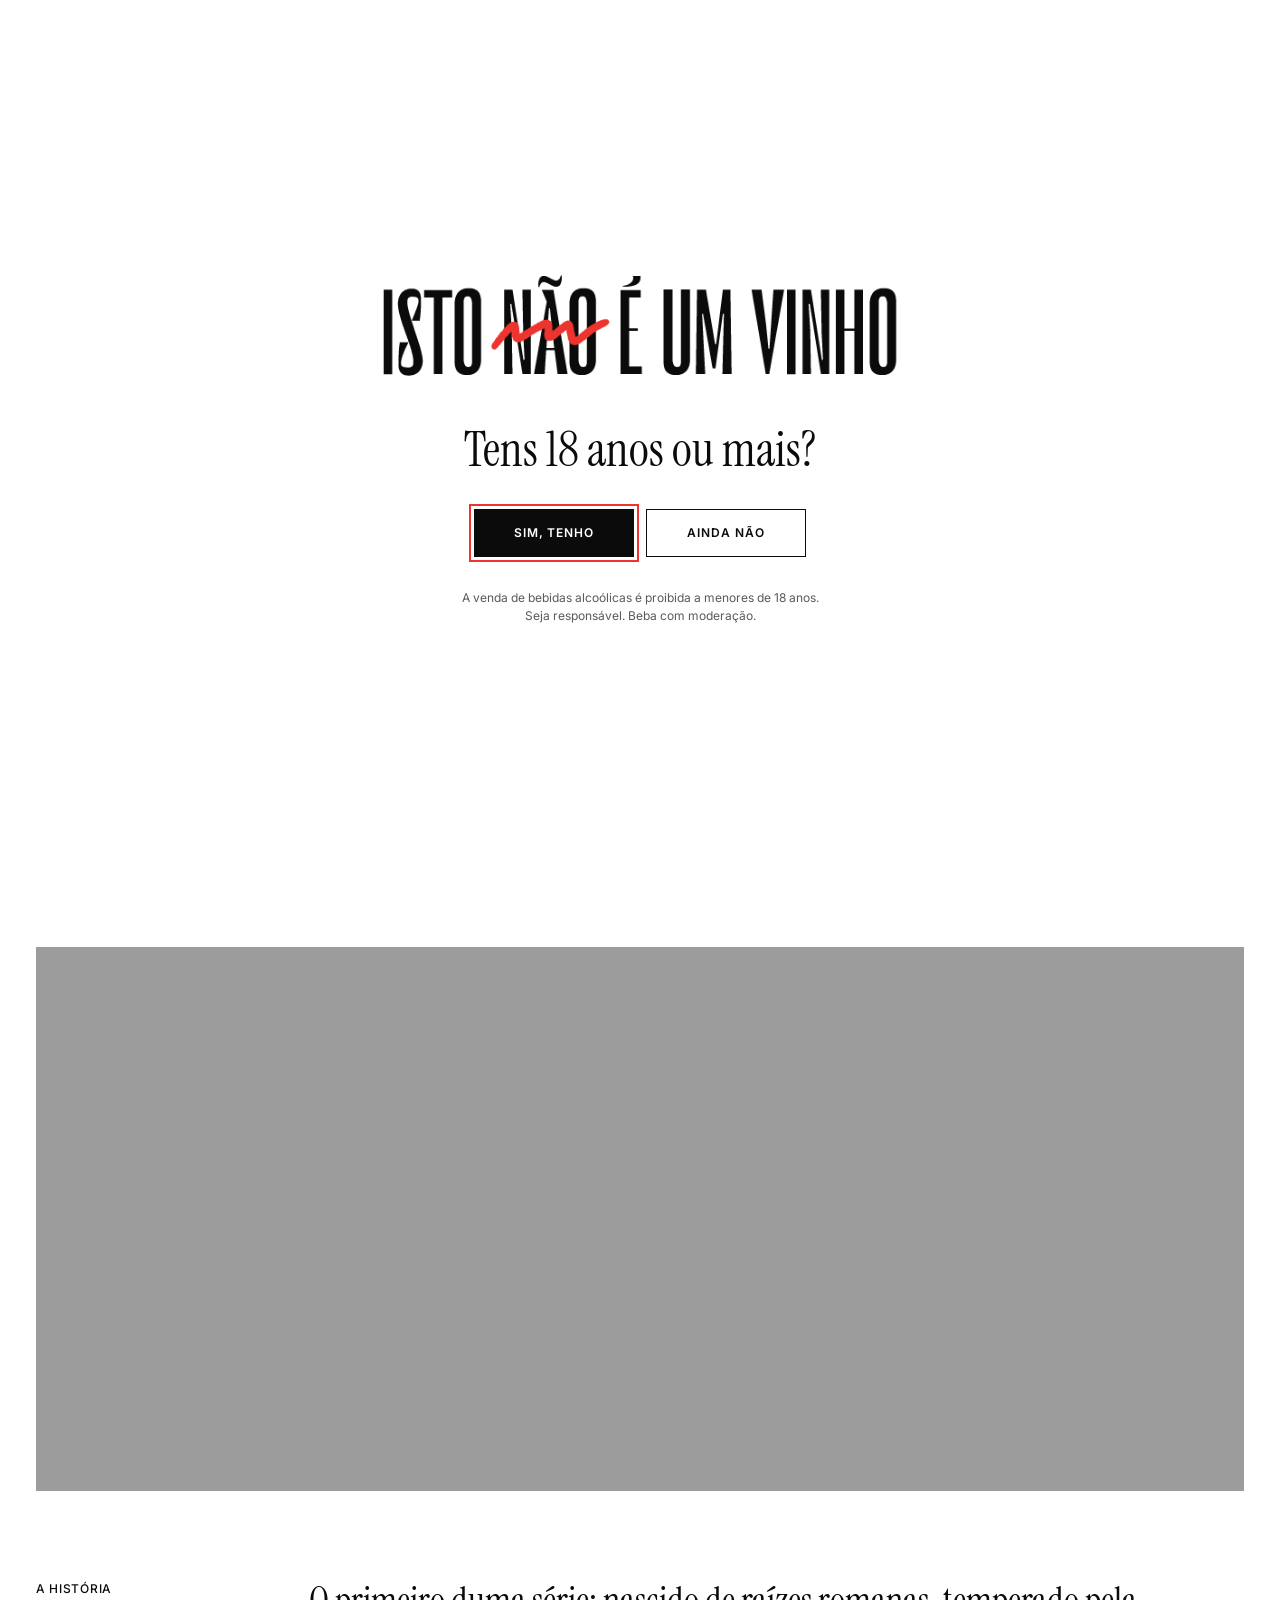
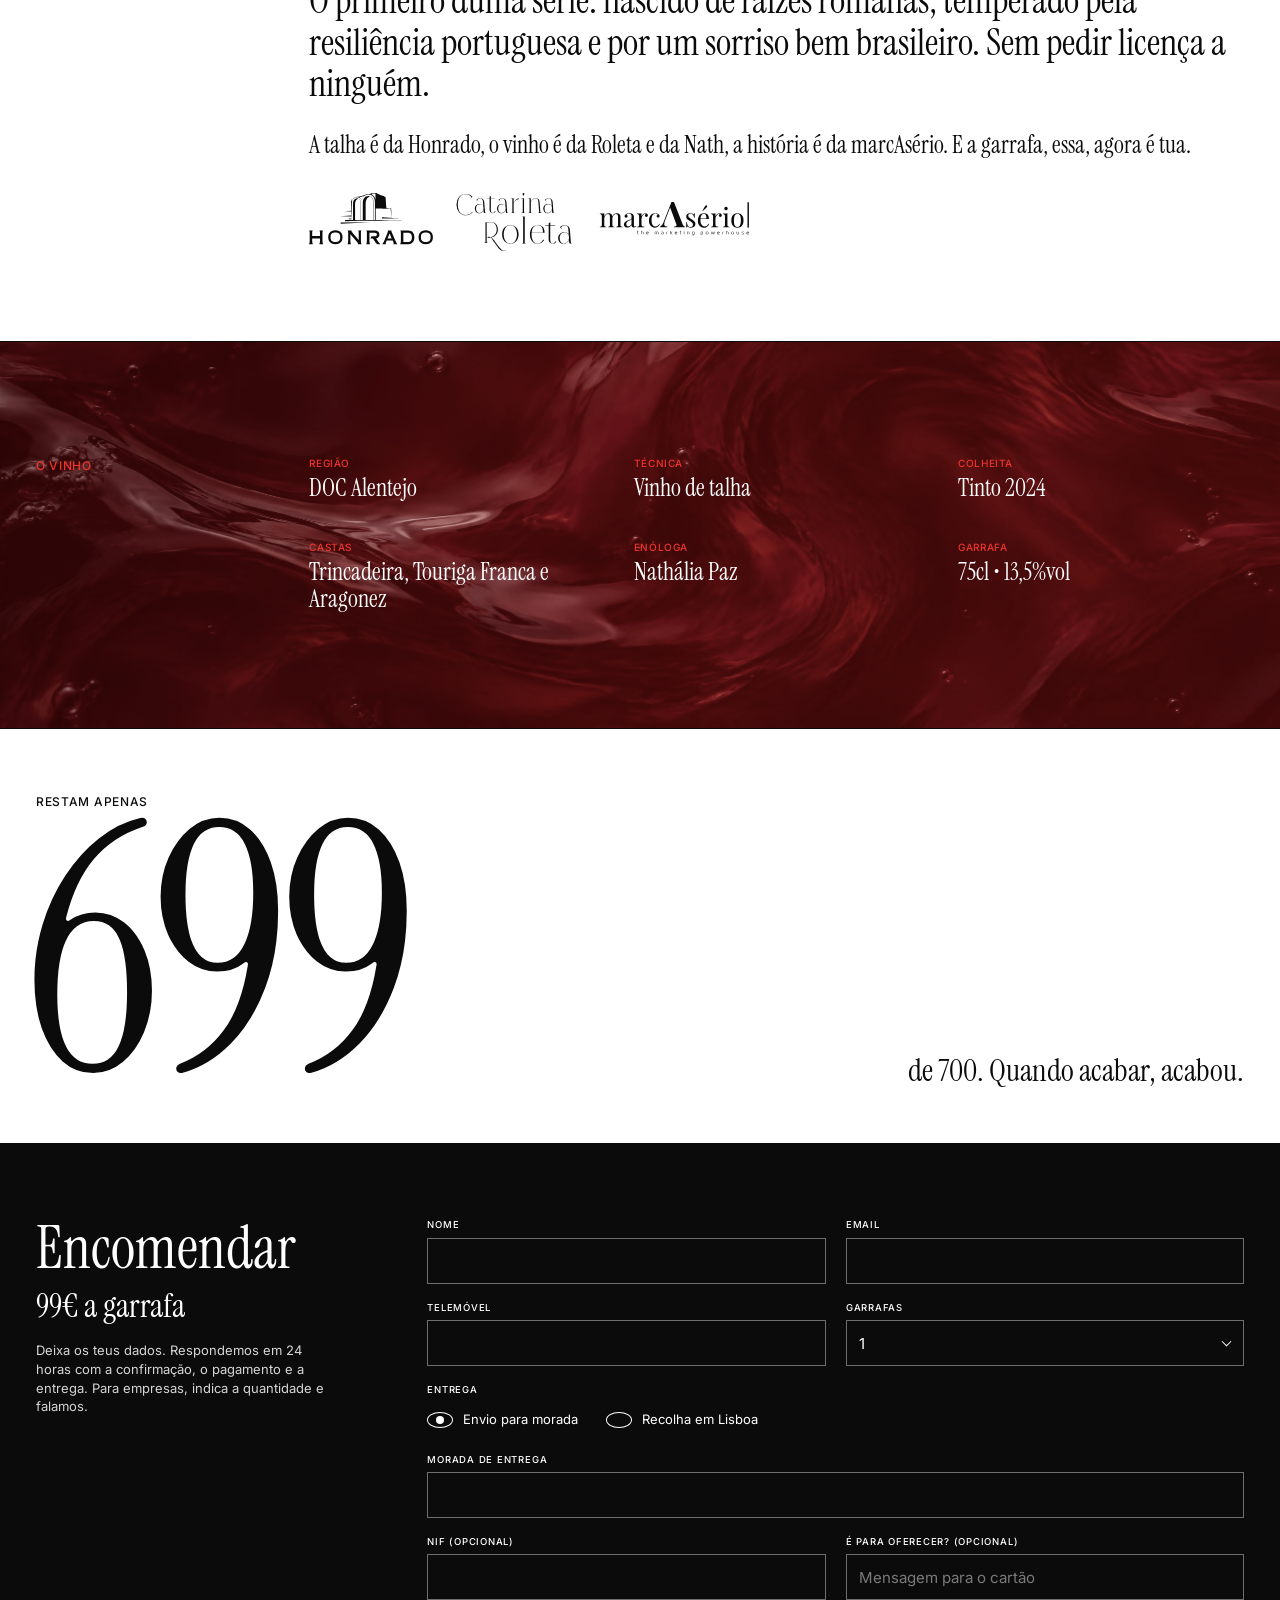
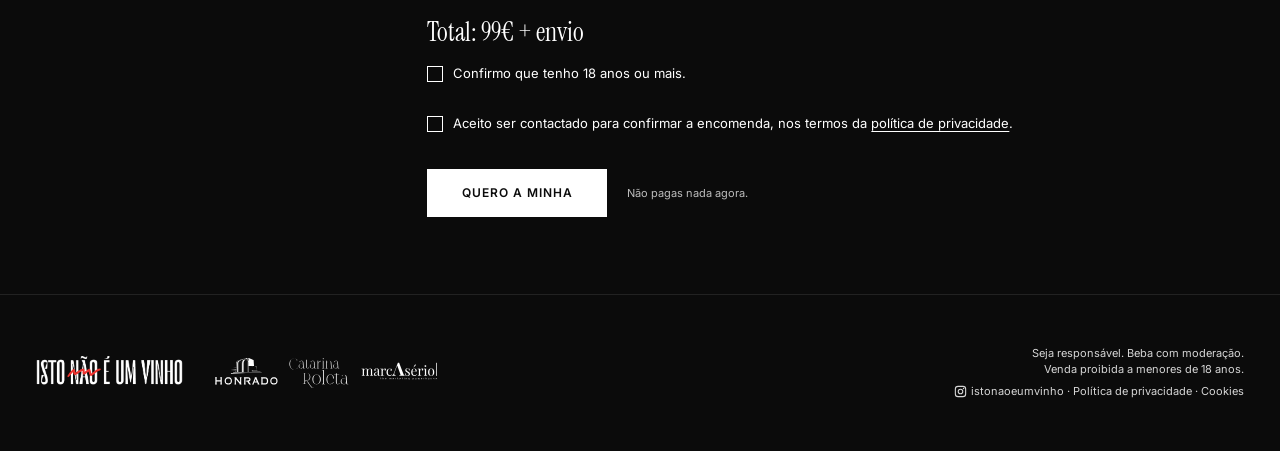
==== index.html @ 53a06caa "Secção O vinho com textura e parallax; política de privacidade preenchida Co-Authored-By: Claude Opu" ====
<!DOCTYPE html>
<html lang="pt-PT">
<head>
<meta charset="utf-8">
<meta name="viewport" content="width=device-width, initial-scale=1">
<title>Isto não é um Vinho | Vinho de talha DOC Alentejo, edição de 700</title>
<meta name="description" content="Isto não é um Vinho: vinho de talha DOC Alentejo, tinto 2024, numa edição limitada de 700 garrafas. Feito pela Honrado, Catarina Roleta e marcAsério.">
<link rel="canonical" href="https://istonaoeumvinho.pt/">
<meta name="theme-color" content="#0B0B0B">
<link rel="icon" type="image/png" href="assets/img/favicon.png">
<meta property="og:type" content="website">
<meta property="og:locale" content="pt_PT">
<meta property="og:site_name" content="Isto não é um Vinho">
<meta property="og:title" content="Isto não é um Vinho">
<meta property="og:description" content="É verão numa garrafa, é Alentejo. Vinho de talha DOC Alentejo, edição de 700 garrafas.">
<meta property="og:url" content="https://istonaoeumvinho.pt/">
<meta property="og:image" content="https://istonaoeumvinho.pt/assets/img/og.jpg">
<meta name="twitter:card" content="summary_large_image">
<link rel="preload" href="assets/fonts/instrument-serif-latin-400-normal.woff2" as="font" type="font/woff2" crossorigin>
<link rel="stylesheet" href="assets/css/styles.css?v=__VERSION__">
</head>
<body class="bloqueado">

<!-- Entrada 18+ -->
<div class="idade" id="idade" role="dialog" aria-modal="true" aria-labelledby="idade-titulo">
  <div class="idade-box">
    <img src="assets/img/logo-header.png" alt="Isto não é um vinho" class="idade-logo" width="574" height="128">
    <h1 id="idade-titulo">Tens 18 anos ou mais?</h1>
    <div class="idade-btns">
      <button type="button" class="btn" id="idade-sim">Sim, tenho</button>
      <button type="button" class="btn btn-outline" id="idade-nao">Ainda não</button>
    </div>
    <p class="idade-nao-msg" id="idade-nao-msg" hidden>Então voltamos a falar daqui a uns anos.</p>
    <p class="idade-aviso">A venda de bebidas alcoólicas é proibida a menores de 18 anos.<br>Seja responsável. Beba com moderação.</p>
  </div>
</div>

<a class="skip" href="#conteudo">Saltar para o conteúdo</a>

<header class="header">
  <div class="wrap header-in">
    <a href="#topo" class="header-logo" aria-label="Isto não é um vinho — início">
      <img src="assets/img/logo-header.png" alt="Isto não é um vinho" width="574" height="128">
    </a>
    <nav class="nav" aria-label="Principal">
      <a href="#historia">A história</a>
      <a href="#vinho">O vinho</a>
      <a href="#encomendar" class="nav-cta">Encomendar</a>
    </nav>
  </div>
</header>

<main id="conteudo">

  <!-- Hero -->
  <section class="hero" id="topo">
    <div class="wrap hero-in">
      <h1 class="hero-logo">
        <img src="assets/img/logo-grande.svg" alt="Isto não é um vinho" width="893" height="846">
      </h1>
      <div class="hero-side">
        <p class="hero-claim">É verão numa<br>garrafa,<br>é Alentejo.</p>
        <p class="hero-meta"><b>DOC Alentejo</b><br><b>Vinho de talha</b><br><b>Tinto</b> 2024</p>
        <div class="hero-cta">
          <a class="btn btn-block" href="#encomendar">Quero encomendar!</a>
          <p class="hero-note">Edição limitada de <span data-total>700</span> garrafas</p>
        </div>
      </div>
    </div>
  </section>

  <!-- Fotografia: guarda em assets/img/garrafa.jpg e troca o <div class="foto-vazia"> por
       <img src="assets/img/garrafa.jpg" alt="Garrafa de Isto não é um Vinho"> -->
  <div class="wrap">
    <figure class="foto">
      <div class="foto-vazia" aria-hidden="true"></div>
    </figure>
  </div>

  <!-- História -->
  <section class="historia" id="historia">
    <div class="wrap grid-label">
      <h2 class="label">A história</h2>
      <div class="historia-body">
        <p class="lead">O primeiro duma série: nascido de raízes romanas, temperado pela resiliência portuguesa e por um sorriso bem brasileiro. Sem pedir licença a ninguém.</p>
        <p class="sub">A talha é da Honrado, o vinho é da Roleta e da Nath, a história é da marcAsério. E a garrafa, essa, agora é tua.</p>
        <img class="historia-logos" src="assets/img/logos-historia.svg" alt="Honrado, Catarina Roleta e marcAsério" width="809" height="107" loading="lazy">
      </div>
    </div>
  </section>

  <!-- O vinho -->
  <section class="vinho" id="vinho">
    <div class="vinho-fundo" aria-hidden="true"><div class="vinho-textura" id="vinho-textura"></div><div class="vinho-tinta"></div></div>
    <div class="wrap grid-label">
      <h2 class="label">O vinho</h2>
      <dl class="ficha">
        <div><dt>Região</dt><dd>DOC Alentejo</dd></div>
        <div><dt>Técnica</dt><dd>Vinho de talha</dd></div>
        <div><dt>Colheita</dt><dd>Tinto 2024</dd></div>
        <div><dt>Castas</dt><dd>Trincadeira, Touriga Franca e Aragonez</dd></div>
        <div><dt>Enóloga</dt><dd>Nathália Paz</dd></div>
        <div><dt>Garrafa</dt><dd>75cl • 13,5%vol</dd></div>
      </dl>
    </div>
  </section>

  <!-- Contador -->
  <section class="contador" aria-label="Garrafas disponíveis">
    <div class="wrap">
      <p class="label">Restam apenas</p>
      <div class="contador-row">
        <span class="contador-num" id="restam">700</span>
        <p class="contador-frase">de <span data-total>700</span>. Quando acabar, acabou.</p>
      </div>
    </div>
  </section>

  <!-- Encomendar -->
  <section class="encomenda" id="encomendar">
    <div class="wrap encomenda-in">
      <div class="encomenda-intro">
        <h2>Encomendar</h2>
        <p class="preco" id="preco">Preço em breve</p>
        <p class="encomenda-txt" id="encomenda-txt">Deixa os teus dados. Respondemos em 24 horas com a confirmação, o pagamento e a entrega. Para empresas, indica a quantidade e falamos.</p>
      </div>

      <form class="form" id="form" novalidate>
        <!-- anti-spam: campo escondido que só os bots preenchem -->
        <div class="hp" aria-hidden="true"><label>Website <input type="text" name="website" tabindex="-1" autocomplete="off"></label></div>

        <label class="field">Nome
          <input type="text" name="nome" autocomplete="name" required maxlength="120">
          <span class="err"></span>
        </label>
        <label class="field">Email
          <input type="email" name="email" autocomplete="email" required maxlength="160">
          <span class="err"></span>
        </label>
        <label class="field">Telemóvel
          <input type="tel" name="telemovel" autocomplete="tel" inputmode="tel" required maxlength="30">
          <span class="err"></span>
        </label>
        <label class="field">Garrafas
          <span class="select">
            <select name="quantidade" id="quantidade" required>
              <option value="1">1</option>
              <option value="2">2</option>
              <option value="3">3</option>
              <option value="6">6</option>
              <option value="12">12</option>
              <option value="Mais de 12 (empresas)">Mais de 12 (empresas)</option>
            </select>
          </span>
          <span class="err"></span>
        </label>

        <fieldset class="field full">
          <legend>Entrega</legend>
          <div class="radios">
            <label class="radio"><input type="radio" name="entrega" value="Envio para morada" checked><span>Envio para morada</span></label>
            <label class="radio"><input type="radio" name="entrega" value="Recolha em Lisboa"><span>Recolha em Lisboa</span></label>
          </div>
        </fieldset>

        <label class="field full" id="campo-morada">Morada de entrega
          <input type="text" name="morada" autocomplete="street-address" maxlength="300">
          <span class="err"></span>
        </label>

        <label class="field">NIF (opcional)
          <input type="text" name="nif" inputmode="numeric" maxlength="9">
          <span class="err"></span>
        </label>
        <label class="field">É para oferecer? (opcional)
          <input type="text" name="mensagem" placeholder="Mensagem para o cartão" maxlength="200">
          <span class="err"></span>
        </label>

        <p class="full total" id="total-encomenda" hidden></p>

        <label class="check full"><input type="checkbox" name="maioridade" value="sim"><span>Confirmo que tenho 18 anos ou mais.</span></label>
        <label class="check full"><input type="checkbox" name="privacidade" value="sim"><span>Aceito ser contactado para confirmar a encomenda, nos termos da <a href="politica-privacidade.html">política de privacidade</a>.</span></label>

        <p class="form-msg full" id="form-msg" role="status" aria-live="polite"></p>

        <div class="actions full">
          <button type="submit" class="btn btn-light" id="enviar">Quero a minha</button>
          <span class="actions-note">Não pagas nada agora.</span>
        </div>
      </form>

      <div class="sucesso" id="sucesso" tabindex="-1" hidden>
        <p class="sucesso-big">Recebido.</p>
        <p>Recebemos o teu pedido e enviámos-te um email com o resumo. Respondemos até amanhã com o pagamento e a entrega.</p>
        <p>Obrigado por entrares nesta brincadeira.</p>
      </div>
    </div>
  </section>

</main>

<footer class="footer">
  <div class="wrap footer-in">
    <div class="footer-marcas">
      <img src="assets/img/logo-footer.png" alt="Isto não é um vinho" class="footer-logo" width="916" height="205" loading="lazy">
      <img src="assets/img/logos-footer.svg" alt="Honrado, Catarina Roleta e marcAsério" class="footer-parceiros" width="499" height="66" loading="lazy">
    </div>
    <div class="footer-info">
      <p>Seja responsável. Beba com moderação.<br>Venda proibida a menores de 18 anos.</p>
      <p>
        <a href="https://www.instagram.com/istonaoeumvinho/" id="link-instagram" rel="noopener" target="_blank" class="ig">
          <svg viewBox="0 0 24 24" width="13" height="13" aria-hidden="true"><rect x="2.5" y="2.5" width="19" height="19" rx="5" fill="none" stroke="currentColor" stroke-width="2"/><circle cx="12" cy="12" r="4.2" fill="none" stroke="currentColor" stroke-width="2"/><circle cx="17.6" cy="6.4" r="1.3" fill="currentColor"/></svg>istonaoeumvinho</a>
        · <a href="politica-privacidade.html">Política de privacidade</a>
        <span data-cookies hidden> · <a href="#" data-cookies>Cookies</a></span>
      </p>
    </div>
  </div>
</footer>

<script src="config.js?v=__VERSION__"></script>
<script src="assets/js/analytics.js?v=__VERSION__"></script>
<script src="assets/js/main.js?v=__VERSION__"></script>
</body>
</html>
---- assets/css/styles.css ----
/* Fontes (alojadas localmente, licença OFL) */
@font-face{font-family:"Instrument Serif";src:url("../fonts/instrument-serif-latin-400-normal.woff2") format("woff2");font-weight:400;font-display:swap}
@font-face{font-family:"Inter";src:url("../fonts/inter-latin-400-normal.woff2") format("woff2");font-weight:400;font-display:swap}
@font-face{font-family:"Inter";src:url("../fonts/inter-latin-500-normal.woff2") format("woff2");font-weight:500;font-display:swap}
@font-face{font-family:"Inter";src:url("../fonts/inter-latin-600-normal.woff2") format("woff2");font-weight:600;font-display:swap}

:root{
  --preto:#0B0B0B;
  --branco:#FFFFFF;
  --vermelho:#ED342F;
  --vinho:#5E0A0D;
  --cinza:#9C9C9C;
  --texto-suave:#5A5A5A;
  --serif:"Instrument Serif",Georgia,"Times New Roman",serif;
  --sans:"Inter",system-ui,-apple-system,"Segoe UI",Roboto,sans-serif;
  --max:1440px;
  --pad:clamp(16px,2.8vw,40px);
  --header-h:58px;
}

*,*::before,*::after{box-sizing:border-box}
html{scroll-behavior:smooth;-webkit-text-size-adjust:100%}
@media (prefers-reduced-motion:reduce){html{scroll-behavior:auto}*{transition:none!important;animation:none!important}}
body{margin:0;background:var(--branco);color:var(--preto);font-family:var(--sans);font-size:16px;line-height:1.5;-webkit-font-smoothing:antialiased;text-rendering:optimizeLegibility}
img,svg{display:block;max-width:100%}
a{color:inherit}
h1,h2,h3,p,dl,dd,figure{margin:0}
section[id]{scroll-margin-top:var(--header-h)}
:focus-visible{outline:2px solid var(--vermelho);outline-offset:3px}

.wrap{max-width:var(--max);margin-inline:auto;padding-inline:var(--pad)}
.label{font-family:var(--sans);font-weight:500;font-size:12px;letter-spacing:.06em;text-transform:uppercase}

.skip{position:absolute;left:-9999px;top:8px;z-index:200;background:var(--preto);color:var(--branco);padding:10px 16px}
.skip:focus{left:8px}

/* Botões */
.btn{display:inline-flex;align-items:center;justify-content:center;min-height:48px;padding:0 32px;background:var(--preto);color:var(--branco);border:1px solid var(--preto);font:600 12px/1 var(--sans);letter-spacing:.08em;text-transform:uppercase;text-decoration:none;cursor:pointer;transition:background .2s,color .2s}
.btn:hover{background:var(--branco);color:var(--preto)}
.btn-block{width:100%}
.btn-outline{background:transparent;color:var(--preto)}
.btn-outline:hover{background:var(--preto);color:var(--branco)}
.btn-light{background:var(--branco);color:var(--preto);border-color:var(--branco)}
.btn-light:hover{background:transparent;color:var(--branco)}
.btn[disabled]{opacity:.6;cursor:wait}

/* Cabeçalho */
.header{position:sticky;top:0;z-index:50;background:var(--branco);border-bottom:1px solid var(--preto)}
.header-in{display:flex;align-items:center;justify-content:space-between;gap:16px;min-height:var(--header-h)}
.header-logo img{height:24px;width:auto}
.nav{display:flex;align-items:center;gap:clamp(12px,2vw,24px);font:500 11px/1 var(--sans);letter-spacing:.04em;text-transform:uppercase}
.nav a{text-decoration:none;padding:6px 0}
.nav a:hover{text-decoration:underline;text-underline-offset:4px}
.nav .nav-cta{background:var(--preto);color:var(--branco);padding:5px 6px}
.nav .nav-cta:hover{text-decoration:none;background:var(--vermelho)}

/* Hero */
.hero-in{display:grid;grid-template-columns:minmax(0,1fr) minmax(200px,300px);gap:40px;align-items:end;padding-block:clamp(40px,6vw,80px) clamp(40px,6vw,72px)}
.hero-logo img{width:min(100%,780px);height:auto}
.hero-side{display:flex;flex-direction:column;gap:22px;font-family:var(--serif);text-transform:uppercase;padding-bottom:4px}
.hero-claim{font-size:clamp(20px,1.7vw,26px);line-height:1.08}
.hero-meta{font-size:clamp(20px,1.7vw,26px);line-height:1.04}
.hero-meta b{font-weight:400;-webkit-text-stroke:.7px currentColor;letter-spacing:-.005em}
.hero-cta{display:flex;flex-direction:column;gap:8px;margin-top:14px}
.hero-note{font:500 10px/1.3 var(--sans);letter-spacing:.04em;text-align:right}

/* Fotografia */
.foto{background:var(--cinza);aspect-ratio:16/7.2;overflow:hidden}
.foto img,.foto-vazia{width:100%;height:100%;object-fit:cover}

/* Grelha label + conteúdo */
.grid-label{display:grid;grid-template-columns:minmax(120px,1fr) minmax(0,4fr);gap:24px 40px}

/* História */
.historia .wrap{padding-block:clamp(56px,7vw,96px)}
.historia-body{display:flex;flex-direction:column;gap:clamp(18px,2vw,28px)}
.lead{font-family:var(--serif);font-size:clamp(26px,2.9vw,44px);line-height:1.12}
.sub{font-family:var(--serif);font-size:clamp(19px,1.9vw,28px);line-height:1.18}
.historia-logos{width:min(100%,440px);height:auto;margin-top:8px}

/* O vinho */
/* Fundo: textura do vinho (desce mais devagar que a página = parallax) + camada de cor por cima, como no rótulo */
.vinho{--vinho-cor:#843C3D;--vinho-mistura:color;--vinho-opacidade:.55;position:relative;isolation:isolate;overflow:hidden;color:var(--branco);background:#3A0507;border-block:1px solid var(--preto)}
.vinho-fundo{position:absolute;inset:0;z-index:-1;pointer-events:none}
.vinho-textura{position:absolute;left:0;right:0;top:-35%;height:170%;background:#3A0507 url("../img/vinho-textura.jpg") center/cover no-repeat;transform:translate3d(0,0,0) scale(1.08);will-change:transform}
.vinho-tinta{position:absolute;inset:0;background:var(--vinho-cor);opacity:.25}
.vinho-fundo::after{content:"";position:absolute;inset:0;background:var(--vinho-cor);mix-blend-mode:var(--vinho-mistura);opacity:var(--vinho-opacidade)}
.vinho-fundo::before{content:"";position:absolute;inset:0;z-index:1;background:linear-gradient(90deg,rgba(20,0,2,.45) 0%,rgba(20,0,2,0) 55%)}
.vinho .wrap{position:relative;padding-block:clamp(64px,9vw,128px)}
.vinho .label{color:var(--vermelho)}
.ficha{display:grid;grid-template-columns:repeat(3,minmax(0,1fr));gap:clamp(24px,3vw,40px) clamp(20px,3vw,40px)}
.ficha dt{font:500 10px/1.2 var(--sans);letter-spacing:.06em;text-transform:uppercase;color:var(--vermelho);margin-bottom:6px}
.ficha dd{font-family:var(--serif);font-size:clamp(20px,1.9vw,28px);line-height:1.12}

/* Contador */
.contador .wrap{padding-block:clamp(40px,5vw,64px) clamp(32px,4vw,48px)}
.contador-row{display:flex;flex-wrap:wrap;align-items:flex-end;justify-content:space-between;gap:8px 32px}
.contador-num{font-family:var(--serif);font-size:clamp(150px,27vw,420px);line-height:.82;letter-spacing:-.03em;margin-left:-.04em;font-variant-numeric:lining-nums}
.contador-frase{font-family:var(--serif);font-size:clamp(22px,2.4vw,36px);line-height:1.1;padding-bottom:.2em}

/* Encomendar */
.encomenda{background:var(--preto);color:var(--branco)}
.encomenda-in{display:grid;grid-template-columns:minmax(220px,1fr) minmax(0,2.4fr);gap:40px clamp(32px,4vw,64px);padding-block:clamp(56px,6vw,80px)}
.encomenda-intro{display:flex;flex-direction:column;gap:10px}
.encomenda h2{font-family:var(--serif);font-weight:400;font-size:clamp(44px,4.6vw,72px);line-height:1}
.preco{font-family:var(--serif);font-size:clamp(28px,2.6vw,40px);line-height:1.1}
.encomenda-txt{font-size:13px;line-height:1.45;color:#D6D6D6;max-width:300px;margin-top:6px}

.form{display:grid;grid-template-columns:repeat(2,minmax(0,1fr));gap:18px 20px;align-content:start}
.form[hidden]{display:none}
.form .full{grid-column:1/-1}
.hp{position:absolute!important;left:-10000px;width:1px;height:1px;overflow:hidden}
.field{display:flex;flex-direction:column;gap:7px;font:500 9.5px/1.2 var(--sans);letter-spacing:.08em;text-transform:uppercase;margin:0;padding:0;border:0;min-width:0}
.field[hidden]{display:none}
.field legend{padding:0;margin-bottom:8px}
.field input,.field select{width:100%;height:46px;padding:0 12px;background:transparent;color:var(--branco);border:1px solid #6E6E6E;border-radius:0;font:400 15px/1 var(--sans);letter-spacing:0;text-transform:none;-webkit-appearance:none;appearance:none;transition:border-color .2s}
.field input::placeholder{color:#7A7A7A}
.field input:focus,.field select:focus{outline:none;border-color:var(--branco)}
.select{position:relative;display:block}
.select::after{content:"";position:absolute;right:14px;top:50%;width:7px;height:7px;border-right:1.5px solid var(--branco);border-bottom:1.5px solid var(--branco);transform:translateY(-70%) rotate(45deg);pointer-events:none}
.field select{background:var(--preto);padding-right:36px;cursor:pointer}
.err{font:400 12px/1.3 var(--sans);letter-spacing:0;text-transform:none;color:#FF8A80;min-height:0}
.err:empty{display:none}
.field.invalid input,.field.invalid select{border-color:#FF8A80}

.radios{display:flex;flex-wrap:wrap;gap:8px 28px}
.radio,.check{display:flex;align-items:center;gap:10px;font:400 13px/1.35 var(--sans);letter-spacing:0;text-transform:none;cursor:pointer;min-height:32px}
.radio input{appearance:none;-webkit-appearance:none;width:16px;height:16px;margin:0;border-radius:50%;border:1.5px solid var(--branco);flex:0 0 auto;display:grid;place-content:center;cursor:pointer}
.radio input::before{content:"";width:8px;height:8px;border-radius:50%;background:var(--branco);transform:scale(0);transition:transform .15s}
.radio input:checked::before{transform:scale(1)}
.check{align-items:flex-start}
.check input{appearance:none;-webkit-appearance:none;width:16px;height:16px;margin:1px 0 0;border:1.5px solid var(--branco);background:transparent;flex:0 0 auto;display:grid;place-content:center;cursor:pointer}
.check input::before{content:"";width:9px;height:5px;border-left:2px solid var(--preto);border-bottom:2px solid var(--preto);transform:rotate(-45deg) translate(1px,-1px) scale(0);transition:transform .15s}
.check input:checked{background:var(--branco)}
.check input:checked::before{transform:rotate(-45deg) translate(1px,-1px) scale(1)}
.check.invalid input{border-color:#FF8A80}
.check a{text-underline-offset:3px}

.total{font-family:var(--serif);font-size:26px;line-height:1.1}
.form-msg{font-size:14px;min-height:0}
.form-msg:empty{display:none}
.form-msg.erro{color:#FF8A80}
.actions{display:flex;flex-wrap:wrap;align-items:center;gap:12px 20px;margin-top:4px}
.actions .btn{min-width:180px}
.actions-note{font-size:11px;color:#BDBDBD}

.sucesso{display:flex;flex-direction:column;gap:16px;font-family:var(--serif);outline:none}
.sucesso[hidden]{display:none}
.sucesso-big{font-size:clamp(44px,5vw,80px);line-height:1;text-transform:uppercase}
.sucesso p:not(.sucesso-big){font-size:clamp(20px,2vw,26px);line-height:1.25;max-width:640px}

/* Rodapé */
.footer{background:var(--preto);color:var(--branco);border-top:1px solid #222}
.footer-in{display:flex;flex-wrap:wrap;align-items:center;justify-content:space-between;gap:28px 40px;padding-block:clamp(36px,4vw,56px)}
.footer-marcas{display:flex;flex-wrap:wrap;align-items:center;gap:20px 32px}
.footer-logo{height:clamp(26px,2.6vw,38px);width:auto}
.footer-parceiros{height:clamp(24px,2.3vw,32px);width:auto}
.footer-info{display:flex;flex-direction:column;gap:6px;font-size:11px;line-height:1.45;text-align:right;color:#D6D6D6}
.footer-info a{text-decoration:none}
.footer-info a:hover{text-decoration:underline;text-underline-offset:3px}
.ig{display:inline-flex;align-items:center;gap:4px;vertical-align:middle}

/* Entrada 18+ */
.idade{position:fixed;inset:0;z-index:100;background:var(--branco);display:flex;align-items:center;justify-content:center;padding:32px 16px;overflow:auto}
.idade[hidden]{display:none}
.idade-box{display:flex;flex-direction:column;align-items:center;gap:32px;text-align:center;max-width:720px;width:100%}
.idade-logo{width:min(100%,520px);height:auto}
.idade h1{font-family:var(--serif);font-weight:400;font-size:clamp(30px,4vw,48px);line-height:1.1}
.idade-btns{display:flex;flex-wrap:wrap;gap:12px;justify-content:center}
.idade-btns .btn{min-width:160px}
.idade-nao-msg{font-family:var(--serif);font-size:26px}
.idade-aviso{font-size:12px;line-height:1.5;color:var(--texto-suave)}
body.bloqueado{overflow:hidden}

/* Banner de cookies */
.cookies{position:fixed;left:0;right:0;bottom:0;z-index:90;background:var(--branco);color:var(--preto);border-top:1px solid var(--preto);box-shadow:0 -6px 24px rgba(0,0,0,.08)}
.cookies[hidden]{display:none}
.cookies-in{max-width:var(--max);margin:0 auto;padding:16px var(--pad);display:flex;flex-wrap:wrap;align-items:center;justify-content:space-between;gap:12px 32px}
.cookies p{margin:0;flex:1 1 420px;font-size:13px;line-height:1.5}
.cookies strong{font-family:var(--serif);font-weight:400;font-size:18px;margin-right:4px}
.cookies a{text-underline-offset:3px}
.cookies-btns{display:flex;gap:10px;flex-wrap:wrap}
.cookies .btn{min-height:42px;padding:0 22px}
@media (max-width:640px){.cookies-btns{width:100%}.cookies .btn{flex:1}}

/* Página legal */
.legal .wrap{max-width:820px;padding-block:64px 96px}
.legal h1{font-family:var(--serif);font-weight:400;font-size:clamp(40px,5vw,64px);line-height:1;margin-bottom:32px}
.legal h2{font-family:var(--serif);font-weight:400;font-size:28px;margin:40px 0 10px}
.legal p{color:#222;margin-bottom:12px}

/* Responsivo */
@media (max-width:900px){
  .hero-in{grid-template-columns:1fr;gap:32px}
  .hero-side{display:grid;grid-template-columns:1fr 1fr;gap:20px}
  .hero-cta{grid-column:1/-1;margin-top:0}
  .hero-note{text-align:left}
  .grid-label{grid-template-columns:1fr}
  .encomenda-in{grid-template-columns:1fr}
  .encomenda-txt{max-width:520px}
  .footer-info{text-align:left}
}
@media (max-width:640px){
  :root{--header-h:54px}
  .header-logo img{height:18px}
  .nav{gap:12px;font-size:10px}
  .nav a:not(.nav-cta){display:none}
  .foto{aspect-ratio:4/5}
  .ficha{grid-template-columns:repeat(2,minmax(0,1fr))}
  .form{grid-template-columns:1fr}
  .contador-row{flex-direction:column;align-items:flex-start}
  .actions .btn{width:100%}
}
@media (max-width:380px){
  .hero-side{grid-template-columns:1fr}
}
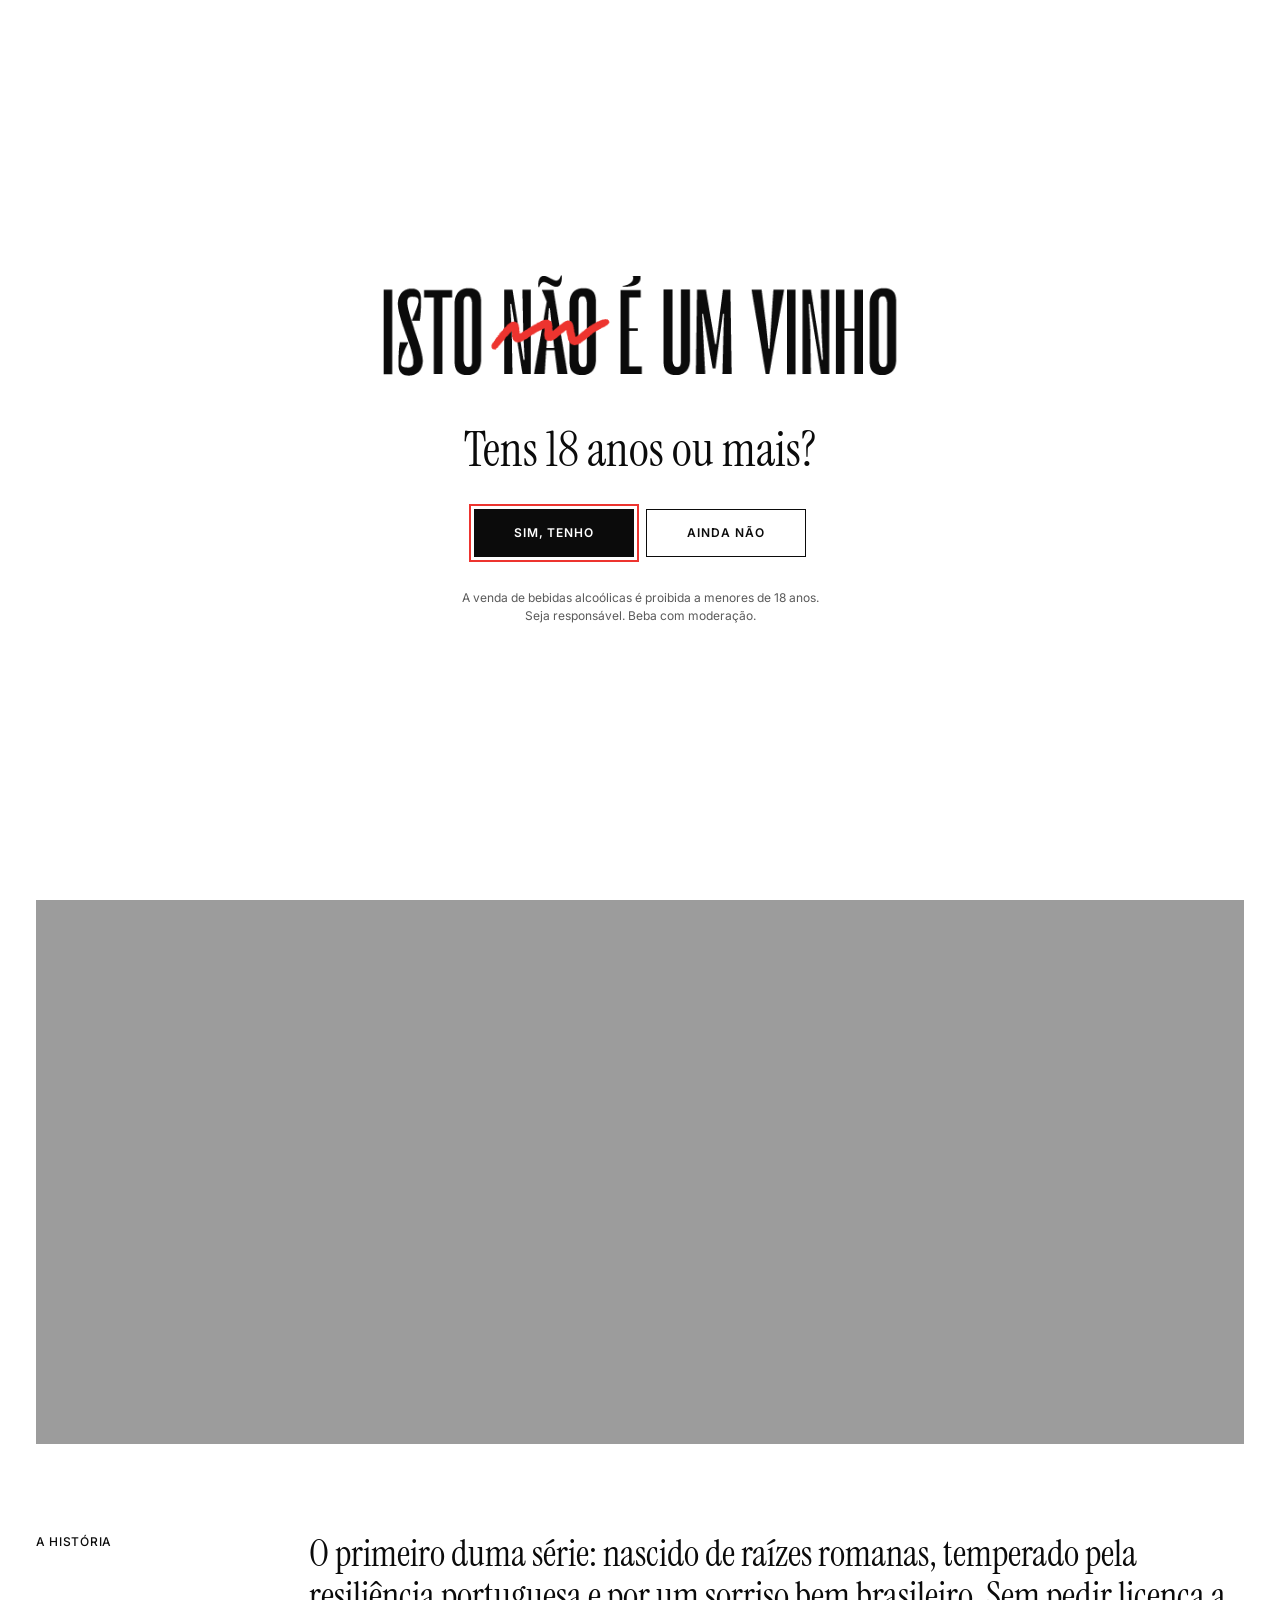
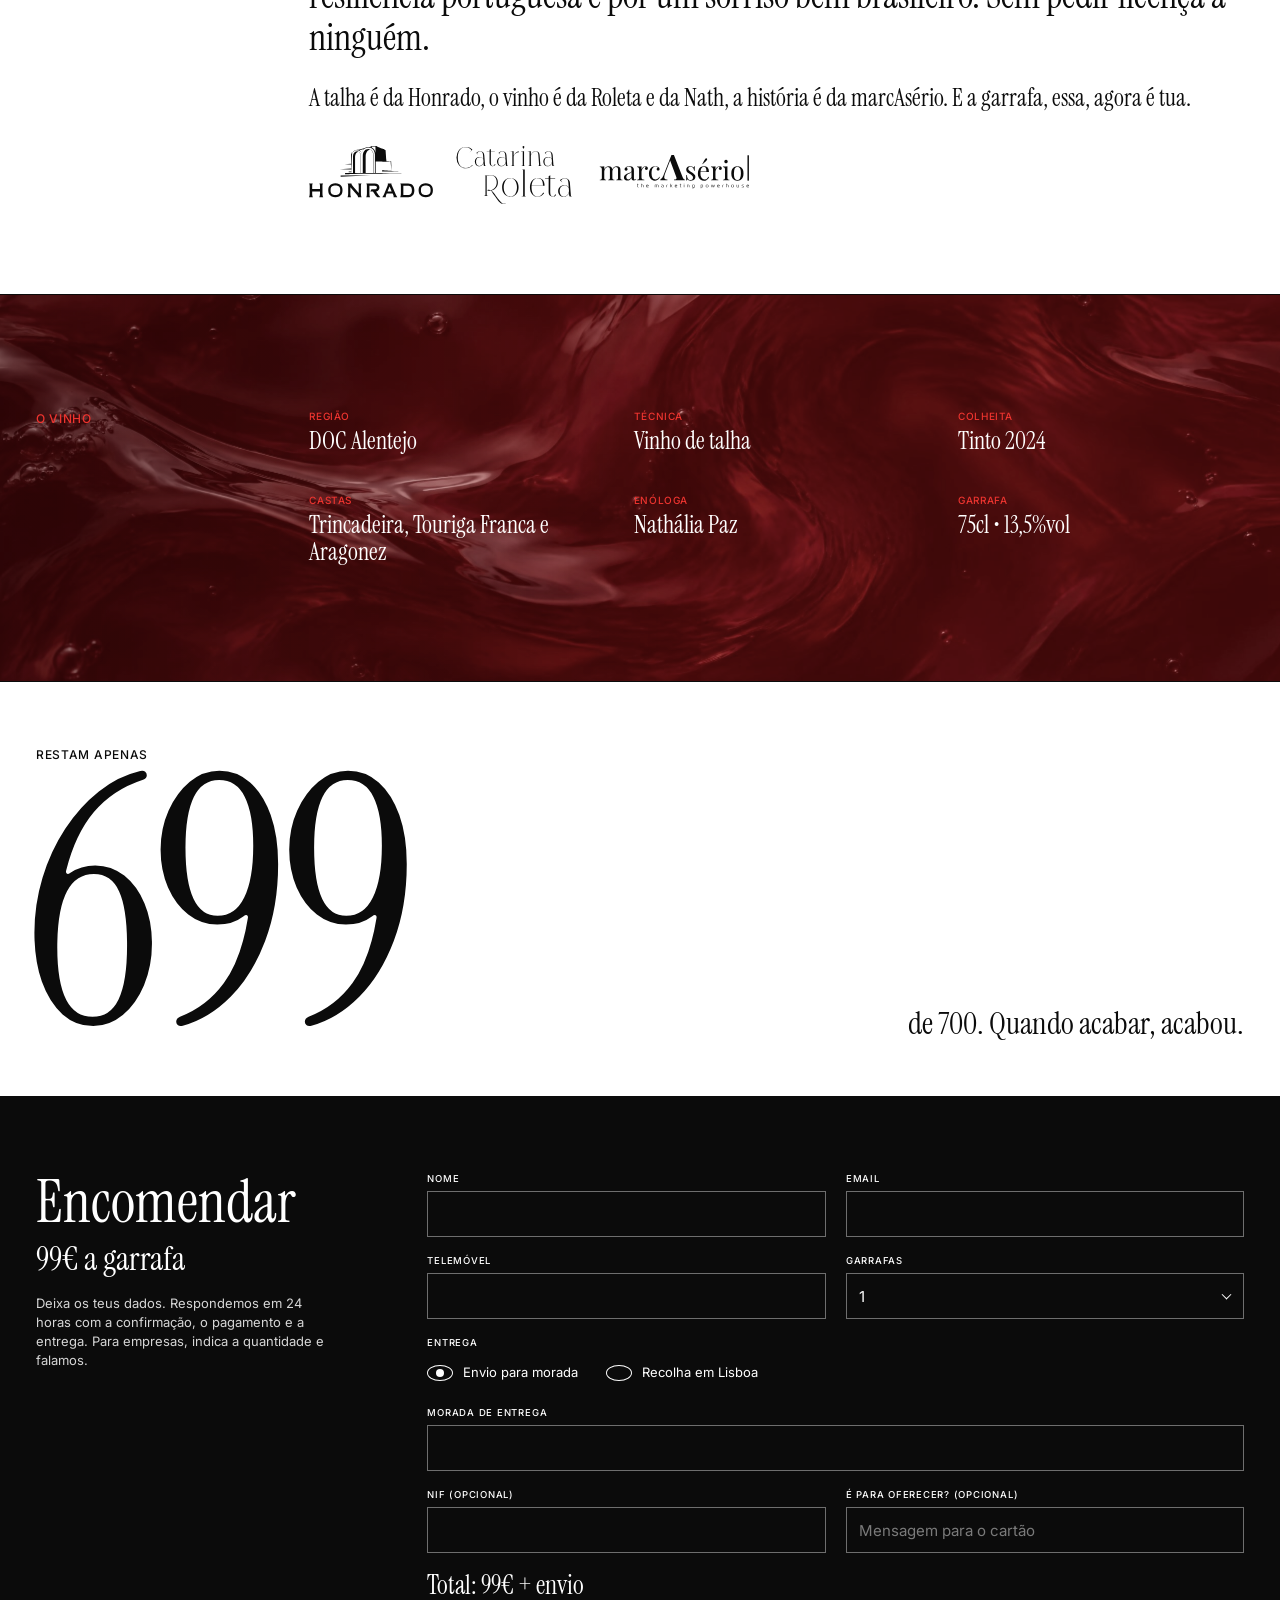
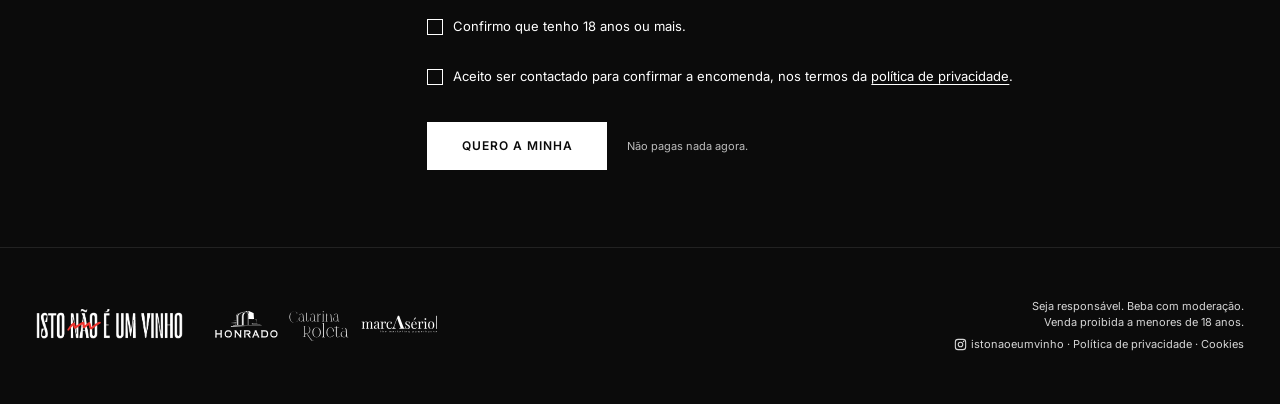
==== commit 1e55cfd2: "Recolha: mostra morada, horário e telefone da marcAsério Também no email de confirmação ao cliente q" ====
--- a/index.html
+++ b/index.html
@@ -168,6 +168,12 @@
           <span class="err"></span>
         </label>
 
+        <div class="recolha full" id="info-recolha" hidden>
+          <p class="recolha-titulo">Onde levantar</p>
+          <p>marcAsério<br>R. Fernando Namora 4, 6º D<br>2675-487 Odivelas</p>
+          <p>Das 9h às 12h e das 14h às 18h<br><a href="tel:+351969420907">969 420 907</a> · <a href="https://www.google.com/maps/search/?api=1&amp;query=R.+Fernando+Namora+4,+2675-487+Odivelas" target="_blank" rel="noopener">Ver no mapa</a></p>
+        </div>
+
         <label class="field">NIF (opcional)
           <input type="text" name="nif" inputmode="numeric" maxlength="9">
           <span class="err"></span>
--- a/assets/css/styles.css
+++ b/assets/css/styles.css
@@ -48,6 +48,10 @@
 .header{position:sticky;top:0;z-index:50;background:var(--branco);border-bottom:1px solid var(--preto)}
 .header-in{display:flex;align-items:center;justify-content:space-between;gap:16px;min-height:var(--header-h)}
 .header-logo img{height:24px;width:auto}
+/* Na página inicial (com JS) o cabeçalho só entra depois de o logo grande sair do ecrã */
+.header.header-auto{position:fixed;left:0;right:0;transform:translateY(-101%);transition:transform .35s cubic-bezier(.2,.7,.2,1)}
+.header.header-auto.visivel,.header.header-auto:focus-within{transform:none}
+@media (prefers-reduced-motion:reduce){.header.header-auto{transition:none}}
 .nav{display:flex;align-items:center;gap:clamp(12px,2vw,24px);font:500 11px/1 var(--sans);letter-spacing:.04em;text-transform:uppercase}
 .nav a{text-decoration:none;padding:6px 0}
 .nav a:hover{text-decoration:underline;text-underline-offset:4px}
@@ -55,14 +59,15 @@
 .nav .nav-cta:hover{text-decoration:none;background:var(--vermelho)}
 
 /* Hero */
-.hero-in{display:grid;grid-template-columns:minmax(0,1fr) minmax(200px,300px);gap:40px;align-items:end;padding-block:clamp(40px,6vw,80px) clamp(40px,6vw,72px)}
+.hero{min-height:100vh;min-height:100svh} /* a foto só começa abaixo da dobra */
+.hero-in{display:grid;grid-template-columns:minmax(0,1fr) minmax(200px,300px);gap:40px;align-items:end;padding-block:clamp(24px,2.4vw,36px) clamp(40px,6vw,72px)}
 .hero-logo img{width:min(100%,780px);height:auto}
 .hero-side{display:flex;flex-direction:column;gap:22px;font-family:var(--serif);text-transform:uppercase;padding-bottom:4px}
 .hero-claim{font-size:clamp(20px,1.7vw,26px);line-height:1.08}
 .hero-meta{font-size:clamp(20px,1.7vw,26px);line-height:1.04}
 .hero-meta b{font-weight:400;-webkit-text-stroke:.7px currentColor;letter-spacing:-.005em}
 .hero-cta{display:flex;flex-direction:column;gap:8px;margin-top:14px}
-.hero-note{font:500 10px/1.3 var(--sans);letter-spacing:.04em;text-align:right}
+.hero-note{font:500 10px/1.3 var(--sans);letter-spacing:.04em;text-align:left}
 
 /* Fotografia */
 .foto{background:var(--cinza);aspect-ratio:16/7.2;overflow:hidden}
@@ -136,6 +141,10 @@
 .check.invalid input{border-color:#FF8A80}
 .check a{text-underline-offset:3px}
 
+.recolha{border:1px solid #6E6E6E;padding:16px 18px;display:flex;flex-direction:column;gap:10px;font:400 14px/1.5 var(--sans)}
+.recolha[hidden]{display:none}
+.recolha .recolha-titulo{font:500 9.5px/1.2 var(--sans);letter-spacing:.08em;text-transform:uppercase}
+.recolha a{text-underline-offset:3px}
 .total{font-family:var(--serif);font-size:26px;line-height:1.1}
 .form-msg{font-size:14px;min-height:0}
 .form-msg:empty{display:none}
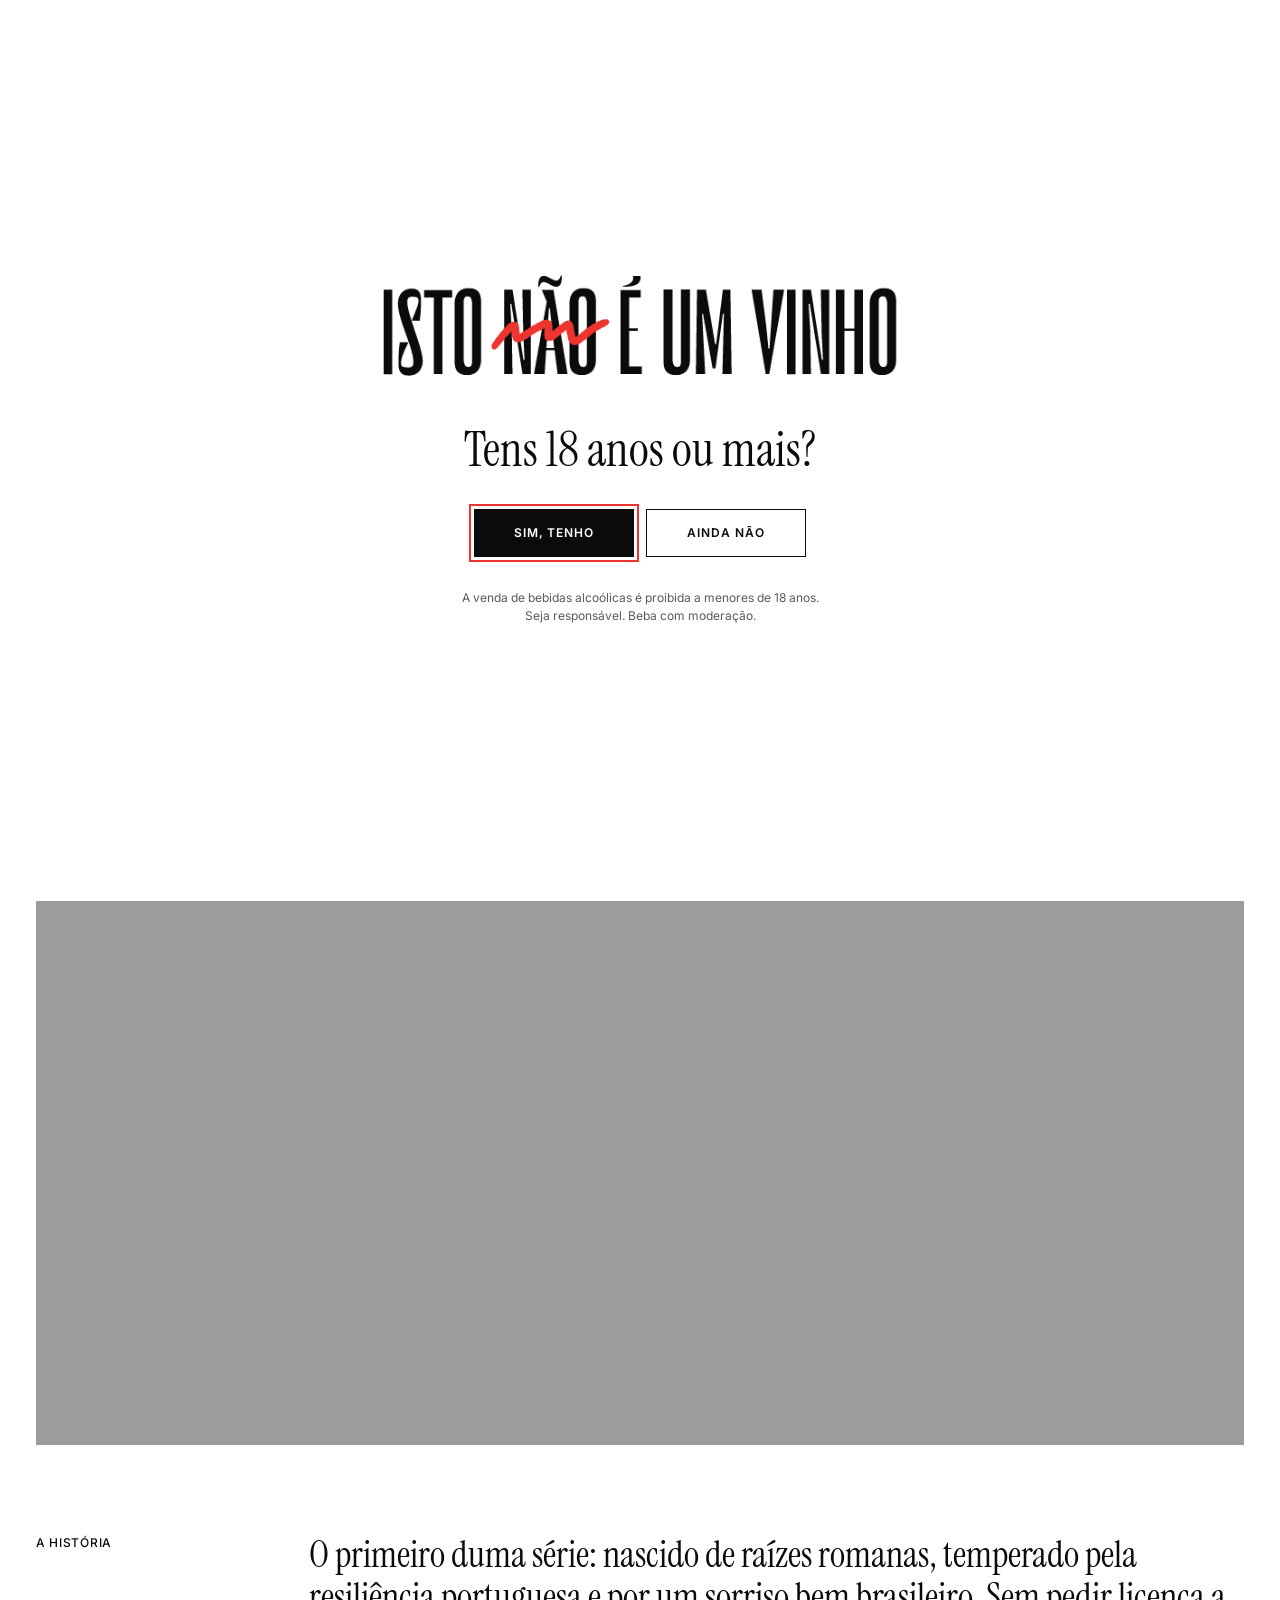
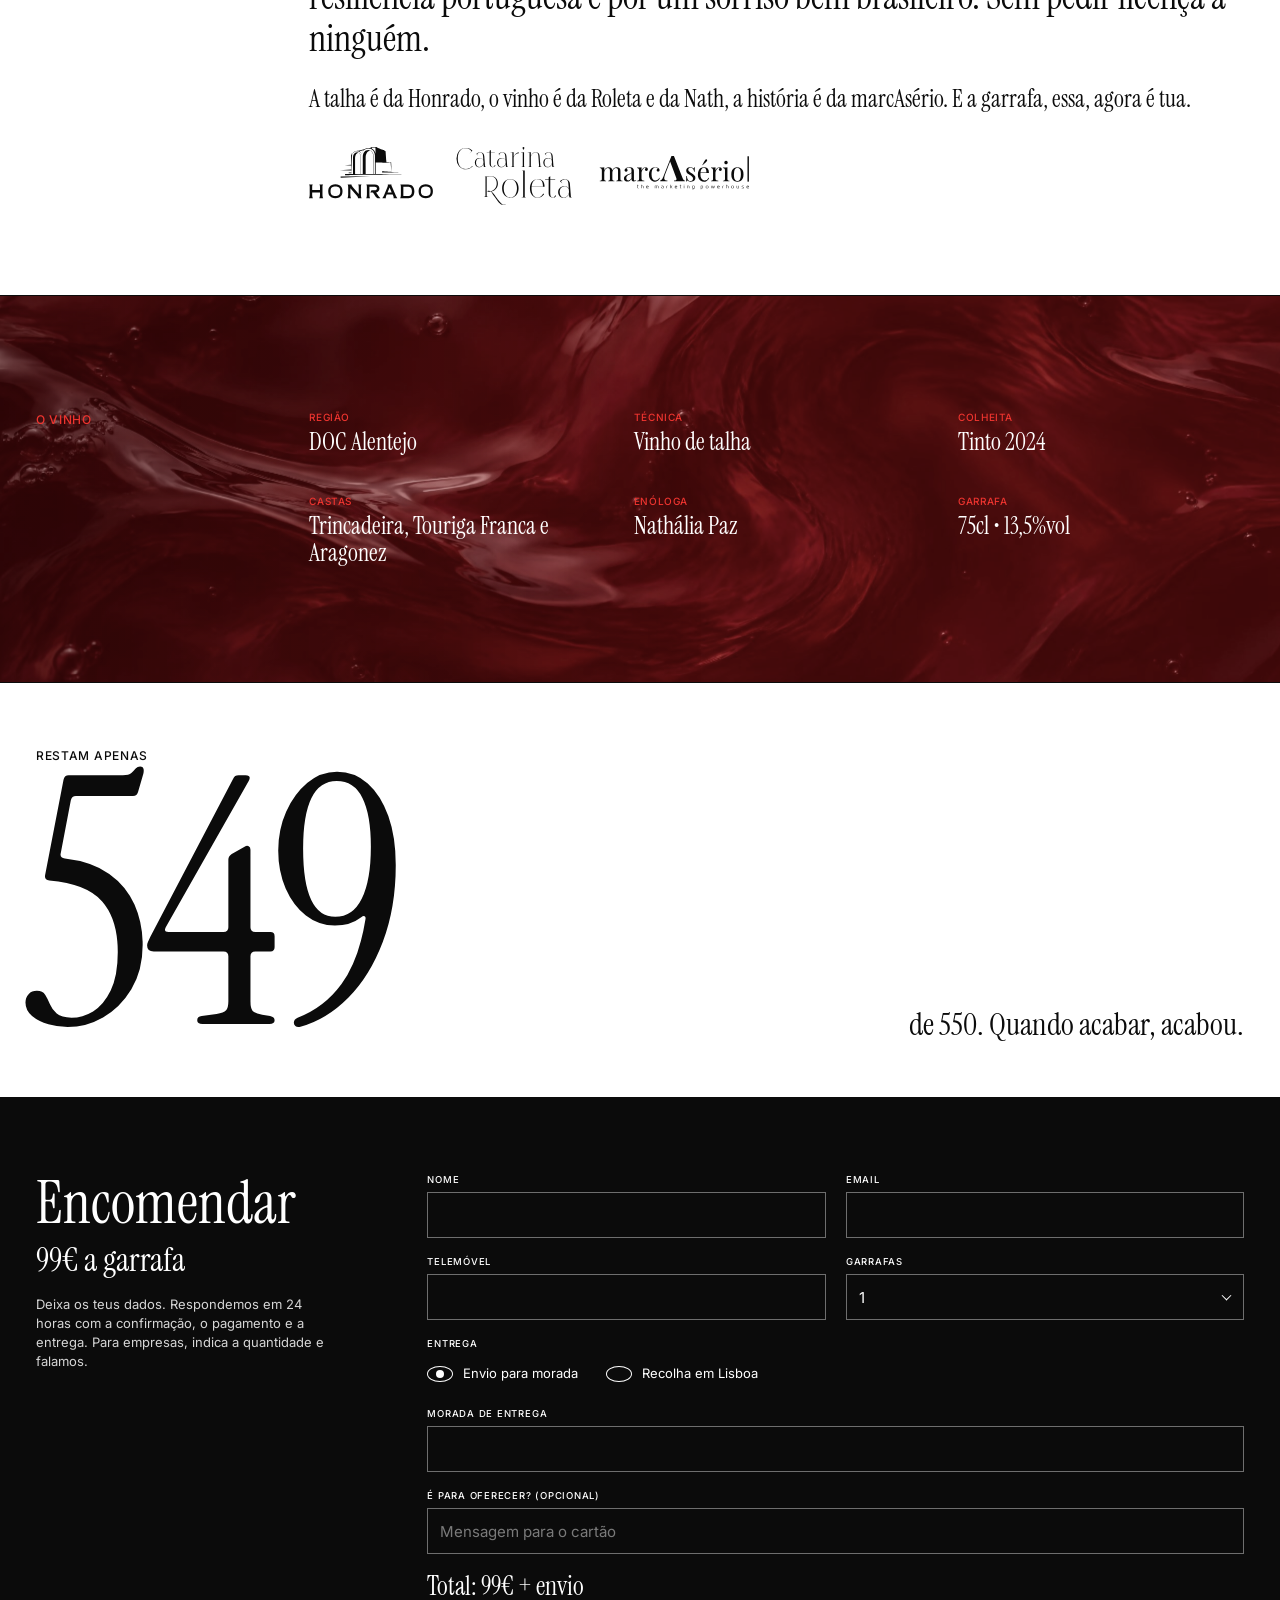
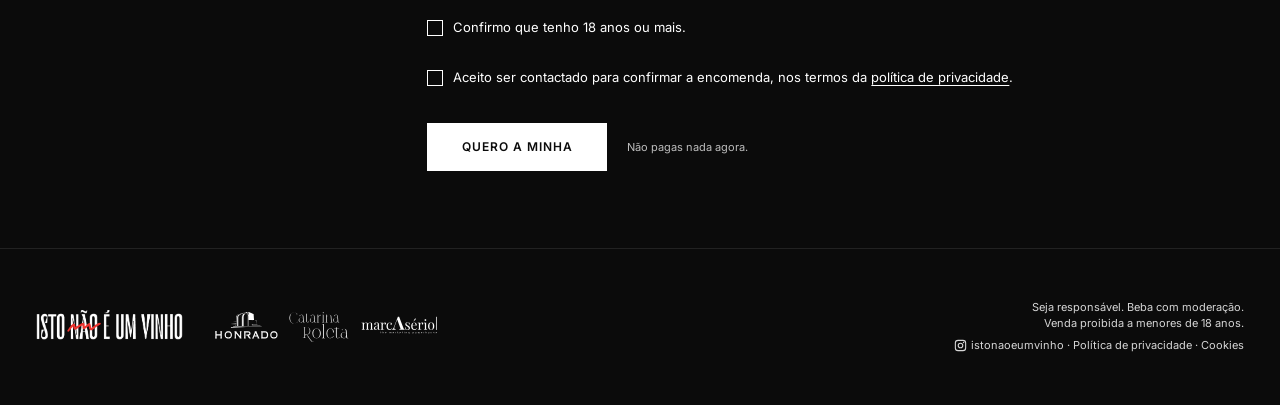
==== commit 06b674bf: "Alterações 1, 3 e 4: edição de 550, sem NIF, menu visível desde o início - 700 passa a 550 (página, " ====
--- a/index.html
+++ b/index.html
@@ -3,8 +3,8 @@
 <head>
 <meta charset="utf-8">
 <meta name="viewport" content="width=device-width, initial-scale=1">
-<title>Isto não é um Vinho | Vinho de talha DOC Alentejo, edição de 700</title>
-<meta name="description" content="Isto não é um Vinho: vinho de talha DOC Alentejo, tinto 2024, numa edição limitada de 700 garrafas. Feito pela Honrado, Catarina Roleta e marcAsério.">
+<title>Isto não é um Vinho | Vinho de talha DOC Alentejo, edição de 550</title>
+<meta name="description" content="Isto não é um Vinho: vinho de talha DOC Alentejo, tinto 2024, numa edição limitada de 550 garrafas. Feito pela Honrado, Catarina Roleta e marcAsério.">
 <link rel="canonical" href="https://istonaoeumvinho.pt/">
 <meta name="theme-color" content="#0B0B0B">
 <link rel="icon" type="image/png" href="assets/img/favicon.png">
@@ -12,9 +12,9 @@
 <meta property="og:locale" content="pt_PT">
 <meta property="og:site_name" content="Isto não é um Vinho">
 <meta property="og:title" content="Isto não é um Vinho">
-<meta property="og:description" content="É verão numa garrafa, é Alentejo. Vinho de talha DOC Alentejo, edição de 700 garrafas.">
+<meta property="og:description" content="É verão numa garrafa, é Alentejo. Vinho de talha DOC Alentejo, edição de 550 garrafas.">
 <meta property="og:url" content="https://istonaoeumvinho.pt/">
-<meta property="og:image" content="https://istonaoeumvinho.pt/assets/img/og.jpg">
+<meta property="og:image" content="https://istonaoeumvinho.pt/assets/img/og.jpg?v=__VERSION__">
 <meta name="twitter:card" content="summary_large_image">
 <link rel="preload" href="assets/fonts/instrument-serif-latin-400-normal.woff2" as="font" type="font/woff2" crossorigin>
 <link rel="stylesheet" href="assets/css/styles.css?v=__VERSION__">
@@ -63,7 +63,7 @@
         <p class="hero-meta"><b>DOC Alentejo</b><br><b>Vinho de talha</b><br><b>Tinto</b> 2024</p>
         <div class="hero-cta">
           <a class="btn btn-block" href="#encomendar">Quero encomendar!</a>
-          <p class="hero-note">Edição limitada de <span data-total>700</span> garrafas</p>
+          <p class="hero-note">Edição limitada de <span data-total>550</span> garrafas</p>
         </div>
       </div>
     </div>
@@ -110,8 +110,8 @@
     <div class="wrap">
       <p class="label">Restam apenas</p>
       <div class="contador-row">
-        <span class="contador-num" id="restam">700</span>
-        <p class="contador-frase">de <span data-total>700</span>. Quando acabar, acabou.</p>
+        <span class="contador-num" id="restam">550</span>
+        <p class="contador-frase">de <span data-total>550</span>. Quando acabar, acabou.</p>
       </div>
     </div>
   </section>
@@ -174,11 +174,7 @@
           <p>Das 9h às 12h e das 14h às 18h<br><a href="tel:+351969420907">969 420 907</a> · <a href="https://www.google.com/maps/search/?api=1&amp;query=R.+Fernando+Namora+4,+2675-487+Odivelas" target="_blank" rel="noopener">Ver no mapa</a></p>
         </div>
 
-        <label class="field">NIF (opcional)
-          <input type="text" name="nif" inputmode="numeric" maxlength="9">
-          <span class="err"></span>
-        </label>
-        <label class="field">É para oferecer? (opcional)
+        <label class="field full">É para oferecer? (opcional)
           <input type="text" name="mensagem" placeholder="Mensagem para o cartão" maxlength="200">
           <span class="err"></span>
         </label>
--- a/assets/css/styles.css
+++ b/assets/css/styles.css
@@ -48,18 +48,17 @@
 .header{position:sticky;top:0;z-index:50;background:var(--branco);border-bottom:1px solid var(--preto)}
 .header-in{display:flex;align-items:center;justify-content:space-between;gap:16px;min-height:var(--header-h)}
 .header-logo img{height:24px;width:auto}
-/* Na página inicial (com JS) o cabeçalho só entra depois de o logo grande sair do ecrã */
-.header.header-auto{position:fixed;left:0;right:0;transform:translateY(-101%);transition:transform .35s cubic-bezier(.2,.7,.2,1)}
-.header.header-auto.visivel,.header.header-auto:focus-within{transform:none}
-@media (prefers-reduced-motion:reduce){.header.header-auto{transition:none}}
+/* Na página inicial (com JS) o menu está sempre visível; o logo pequeno só entra depois de o logo grande sair do ecrã */
+.header-auto .header-logo{opacity:0;visibility:hidden;transition:opacity .3s,visibility .3s}
+.header-auto.visivel .header-logo{opacity:1;visibility:visible}
 .nav{display:flex;align-items:center;gap:clamp(12px,2vw,24px);font:500 11px/1 var(--sans);letter-spacing:.04em;text-transform:uppercase}
-.nav a{text-decoration:none;padding:6px 0}
+.nav a{text-decoration:none;padding:6px 0;white-space:nowrap}
 .nav a:hover{text-decoration:underline;text-underline-offset:4px}
 .nav .nav-cta{background:var(--preto);color:var(--branco);padding:5px 6px}
 .nav .nav-cta:hover{text-decoration:none;background:var(--vermelho)}
 
 /* Hero */
-.hero{min-height:100vh;min-height:100svh} /* a foto só começa abaixo da dobra */
+.hero{min-height:calc(100vh - var(--header-h));min-height:calc(100svh - var(--header-h))} /* a foto só começa abaixo da dobra */
 .hero-in{display:grid;grid-template-columns:minmax(0,1fr) minmax(200px,300px);gap:40px;align-items:end;padding-block:clamp(24px,2.4vw,36px) clamp(40px,6vw,72px)}
 .hero-logo img{width:min(100%,780px);height:auto}
 .hero-side{display:flex;flex-direction:column;gap:22px;font-family:var(--serif);text-transform:uppercase;padding-bottom:4px}
@@ -212,8 +211,9 @@
 @media (max-width:640px){
   :root{--header-h:54px}
   .header-logo img{height:18px}
-  .nav{gap:12px;font-size:10px}
-  .nav a:not(.nav-cta){display:none}
+  .header-in{gap:10px}
+  .header-logo img{height:16px}
+  .nav{gap:12px;font-size:10px;letter-spacing:.02em}
   .foto{aspect-ratio:4/5}
   .ficha{grid-template-columns:repeat(2,minmax(0,1fr))}
   .form{grid-template-columns:1fr}
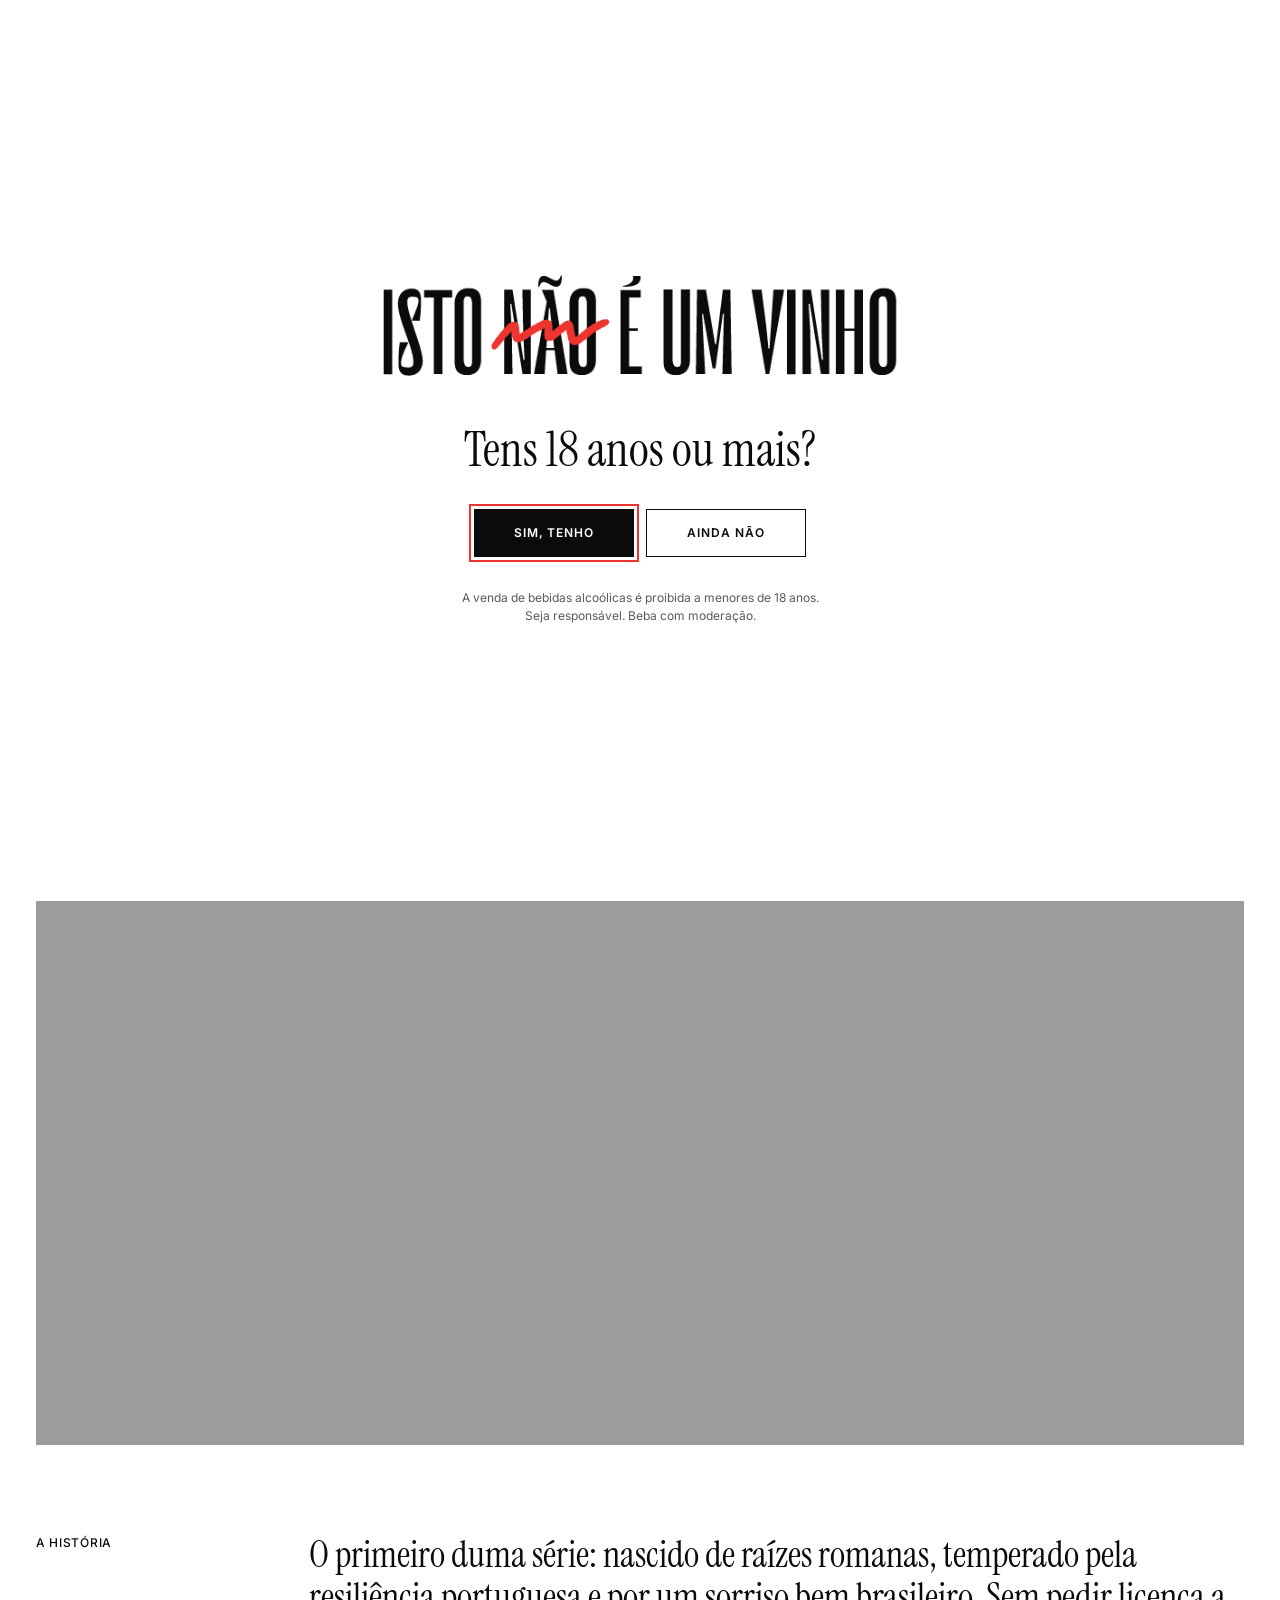
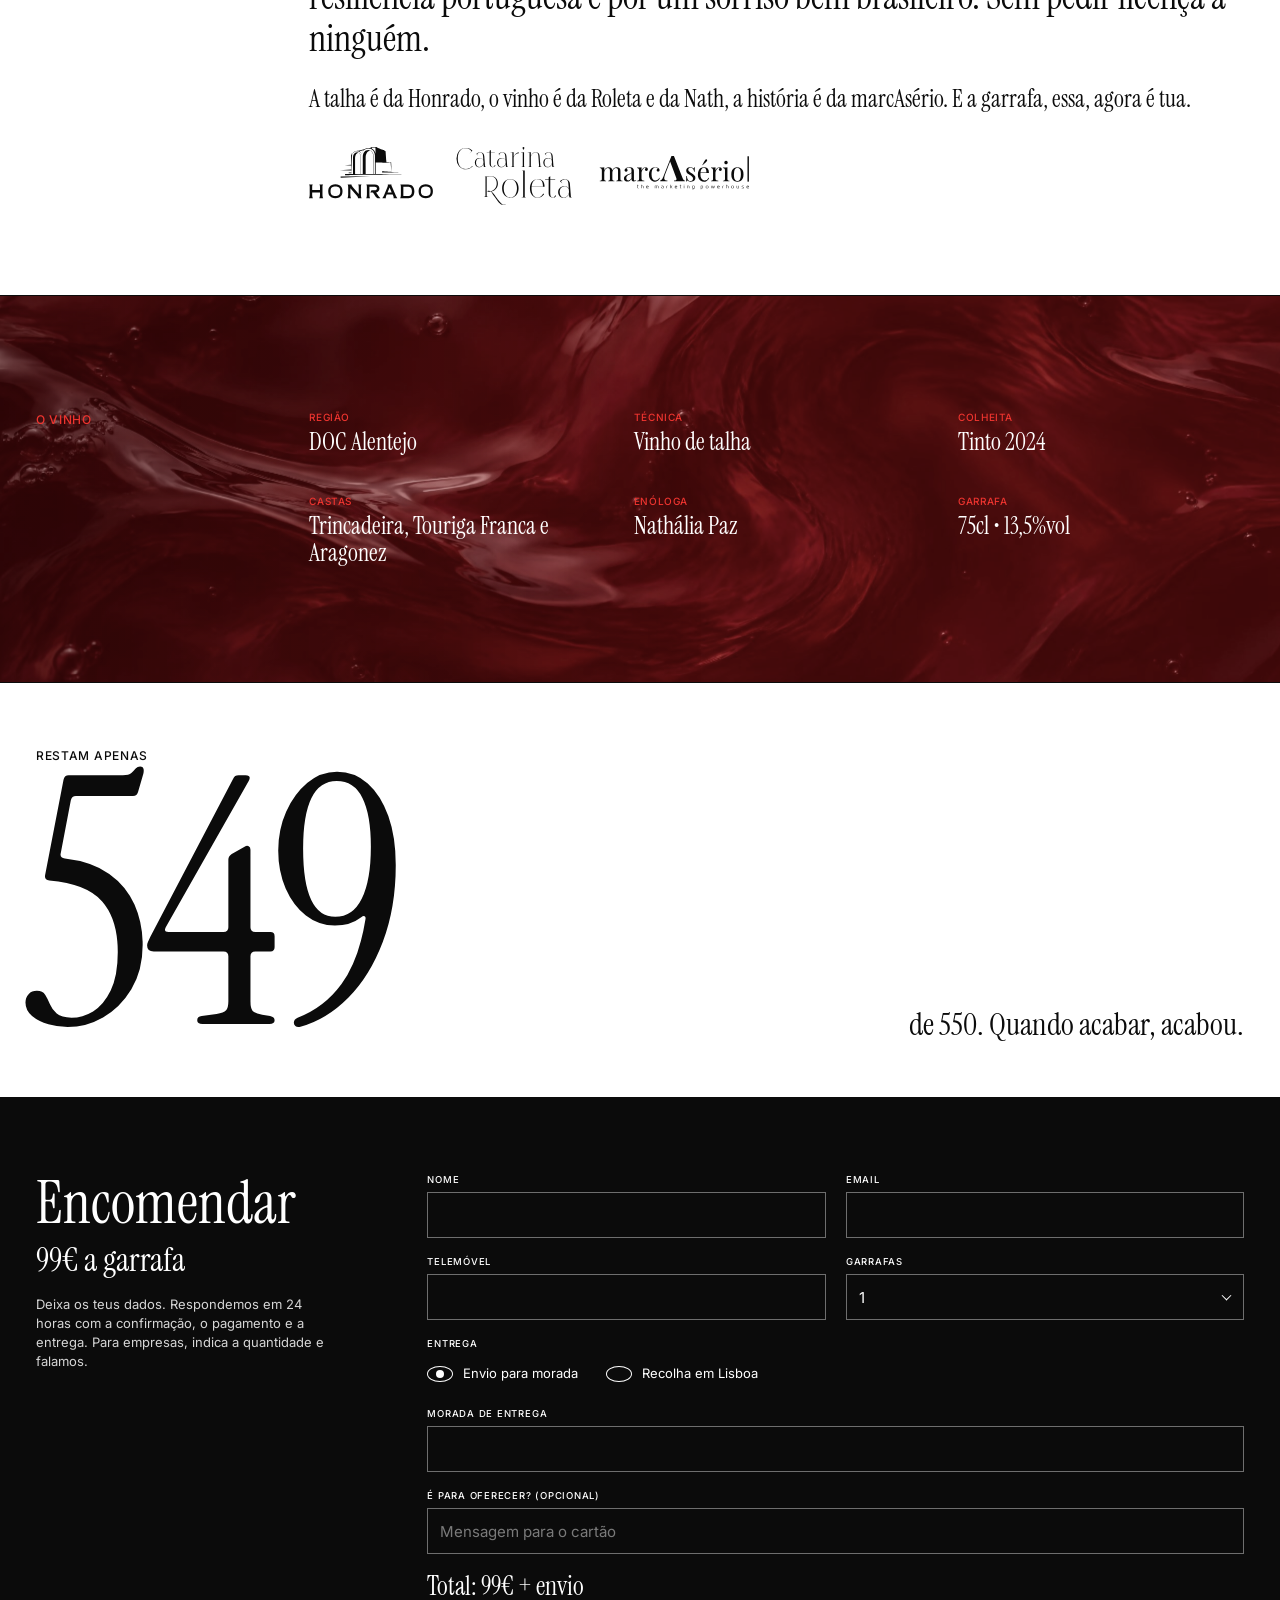
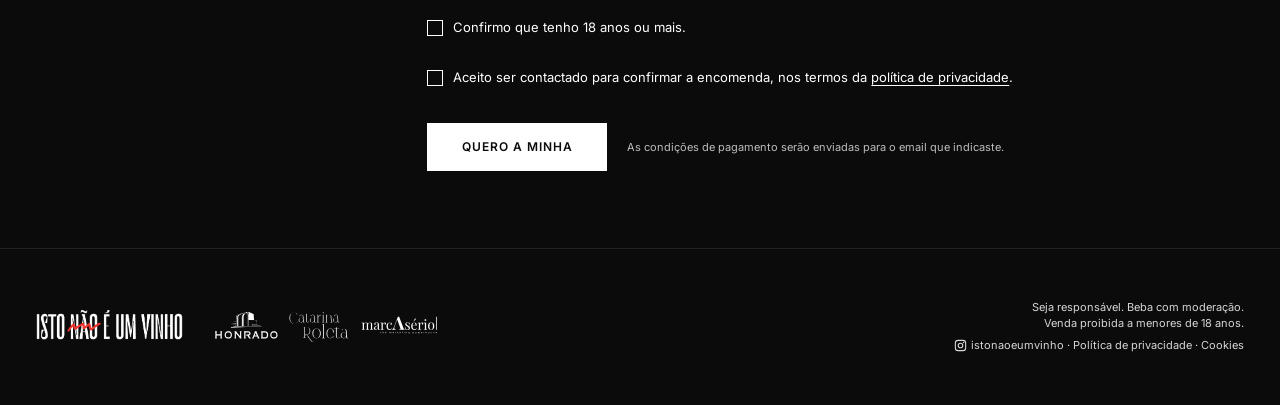
==== commit 52625e29: "Nota do formulário: condições de pagamento seguem por email Co-Authored-By: Claude Opus 5.5 <noreply" ====
--- a/index.html
+++ b/index.html
@@ -171,7 +171,7 @@
         <div class="recolha full" id="info-recolha" hidden>
           <p class="recolha-titulo">Onde levantar</p>
           <p>marcAsério<br>R. Fernando Namora 4, 6º D<br>2675-487 Odivelas</p>
-          <p>Das 9h às 12h e das 14h às 18h<br><a href="tel:+351969420907">969 420 907</a> · <a href="https://www.google.com/maps/search/?api=1&amp;query=R.+Fernando+Namora+4,+2675-487+Odivelas" target="_blank" rel="noopener">Ver no mapa</a></p>
+          <p>Dias úteis, das 9h às 12h e das 14h às 18h<br><a href="tel:+351969420907">969 420 907</a> · <a href="https://www.google.com/maps/search/?api=1&amp;query=R.+Fernando+Namora+4,+2675-487+Odivelas" target="_blank" rel="noopener">Ver no mapa</a></p>
         </div>
 
         <label class="field full">É para oferecer? (opcional)
@@ -188,7 +188,7 @@
 
         <div class="actions full">
           <button type="submit" class="btn btn-light" id="enviar">Quero a minha</button>
-          <span class="actions-note">Não pagas nada agora.</span>
+          <span class="actions-note">As condições de pagamento serão enviadas para o email que indicaste.</span>
         </div>
       </form>
 
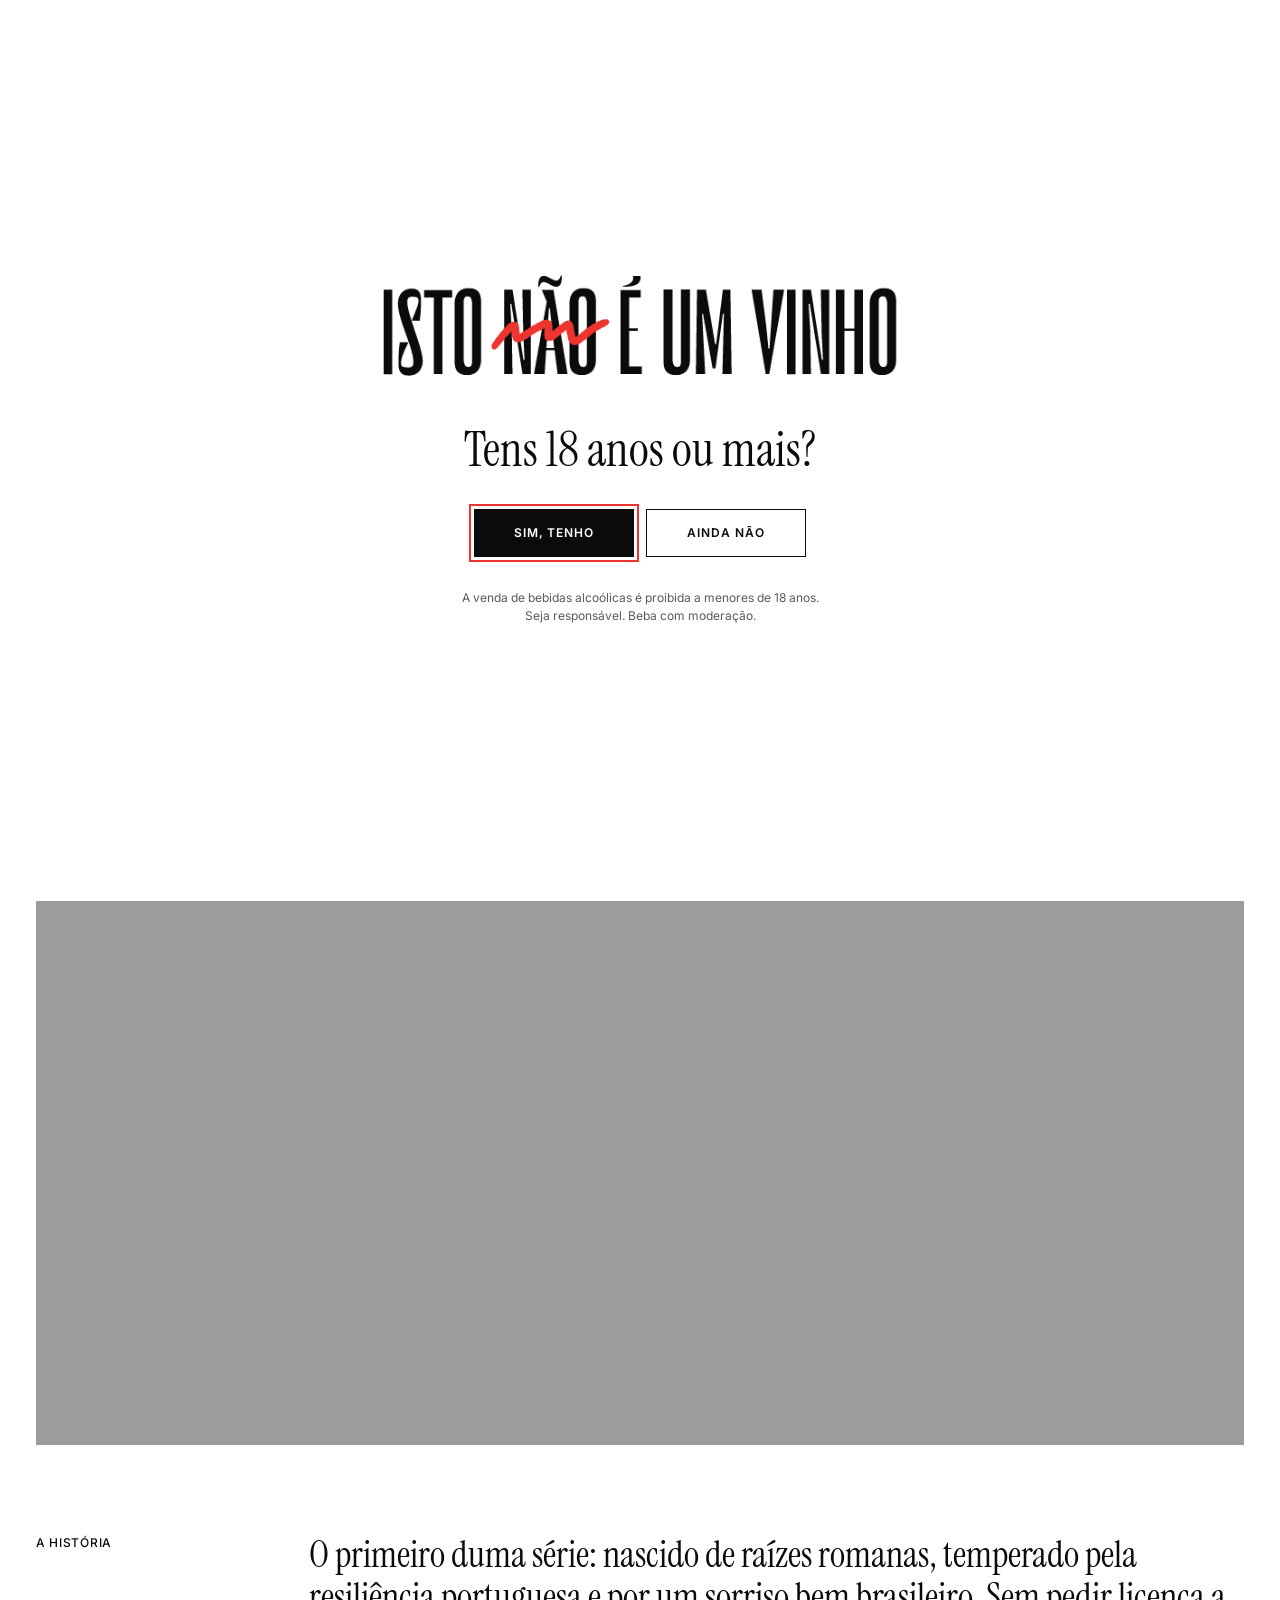
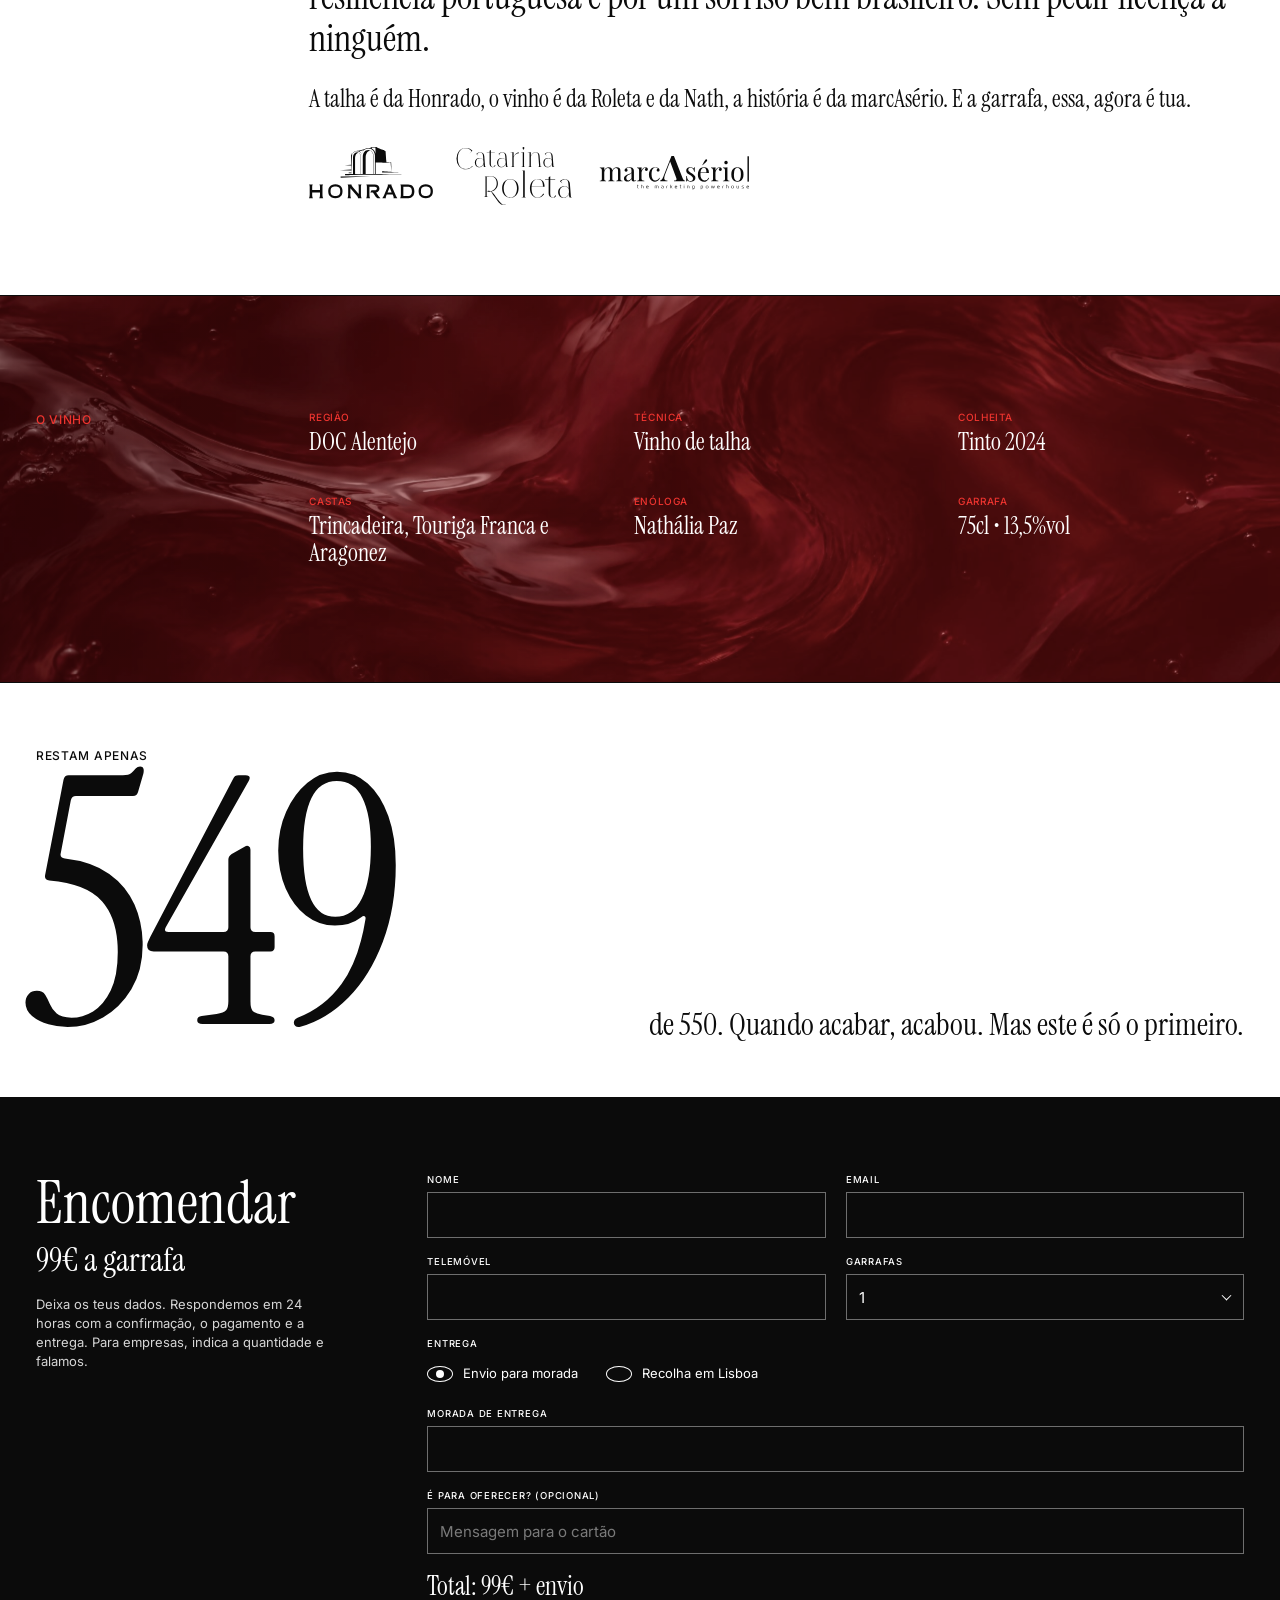
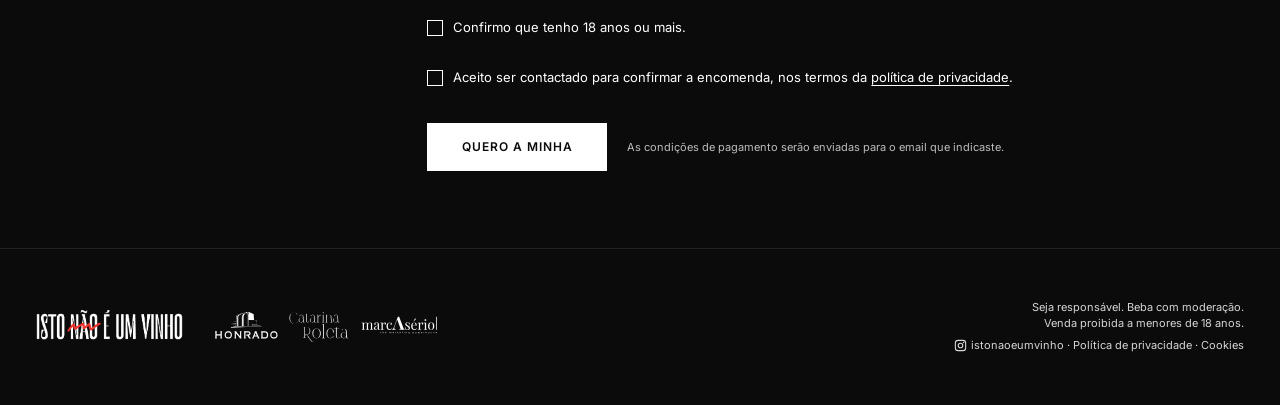
==== commit 90fded68: "Alterações 7 e 8: logótipos com link para os Instagrams; "Mas este é só o primeiro." Co-Authored-By:" ====
--- a/index.html
+++ b/index.html
@@ -84,7 +84,12 @@
       <div class="historia-body">
         <p class="lead">O primeiro duma série: nascido de raízes romanas, temperado pela resiliência portuguesa e por um sorriso bem brasileiro. Sem pedir licença a ninguém.</p>
         <p class="sub">A talha é da Honrado, o vinho é da Roleta e da Nath, a história é da marcAsério. E a garrafa, essa, agora é tua.</p>
-        <img class="historia-logos" src="assets/img/logos-historia.svg" alt="Honrado, Catarina Roleta e marcAsério" width="809" height="107" loading="lazy">
+        <div class="parceiros historia-logos">
+          <img src="assets/img/logos-historia.svg" alt="" width="809" height="107" loading="lazy">
+          <a href="https://www.instagram.com/honradovineyards/" target="_blank" rel="noopener" aria-label="Instagram da Honrado"></a>
+          <a href="https://www.instagram.com/catarinacroleta/" target="_blank" rel="noopener" aria-label="Instagram da Catarina Roleta"></a>
+          <a href="https://www.instagram.com/marcaserio/" target="_blank" rel="noopener" aria-label="Instagram da marcAsério"></a>
+        </div>
       </div>
     </div>
   </section>
@@ -111,7 +116,7 @@
       <p class="label">Restam apenas</p>
       <div class="contador-row">
         <span class="contador-num" id="restam">550</span>
-        <p class="contador-frase">de <span data-total>550</span>. Quando acabar, acabou.</p>
+        <p class="contador-frase">de <span data-total>550</span>. Quando acabar, acabou. Mas este é só o primeiro.</p>
       </div>
     </div>
   </section>
@@ -206,7 +211,12 @@
   <div class="wrap footer-in">
     <div class="footer-marcas">
       <img src="assets/img/logo-footer.png" alt="Isto não é um vinho" class="footer-logo" width="916" height="205" loading="lazy">
-      <img src="assets/img/logos-footer.svg" alt="Honrado, Catarina Roleta e marcAsério" class="footer-parceiros" width="499" height="66" loading="lazy">
+      <div class="parceiros">
+        <img src="assets/img/logos-footer.svg" alt="" class="footer-parceiros" width="499" height="66" loading="lazy">
+        <a href="https://www.instagram.com/honradovineyards/" target="_blank" rel="noopener" aria-label="Instagram da Honrado"></a>
+        <a href="https://www.instagram.com/catarinacroleta/" target="_blank" rel="noopener" aria-label="Instagram da Catarina Roleta"></a>
+        <a href="https://www.instagram.com/marcaserio/" target="_blank" rel="noopener" aria-label="Instagram da marcAsério"></a>
+      </div>
     </div>
     <div class="footer-info">
       <p>Seja responsável. Beba com moderação.<br>Venda proibida a menores de 18 anos.</p>
--- a/assets/css/styles.css
+++ b/assets/css/styles.css
@@ -81,6 +81,14 @@
 .lead{font-family:var(--serif);font-size:clamp(26px,2.9vw,44px);line-height:1.12}
 .sub{font-family:var(--serif);font-size:clamp(19px,1.9vw,28px);line-height:1.18}
 .historia-logos{width:min(100%,440px);height:auto;margin-top:8px}
+.historia-logos img{display:block;width:100%;height:auto}
+/* Três logótipos num só SVG: uma zona de link por cima de cada um (Honrado, Catarina Roleta, marcAsério) */
+.parceiros{position:relative;display:inline-block;line-height:0}
+.parceiros a{position:absolute;top:0;bottom:0}
+.parceiros a:nth-of-type(1){left:0;width:30.84%}
+.parceiros a:nth-of-type(2){left:30.84%;width:32.22%}
+.parceiros a:nth-of-type(3){left:63.06%;right:0}
+.parceiros a:focus-visible{outline:2px solid currentColor;outline-offset:2px}
 
 /* O vinho */
 /* Fundo: textura do vinho (desce mais devagar que a página = parallax) + camada de cor por cima, como no rótulo */
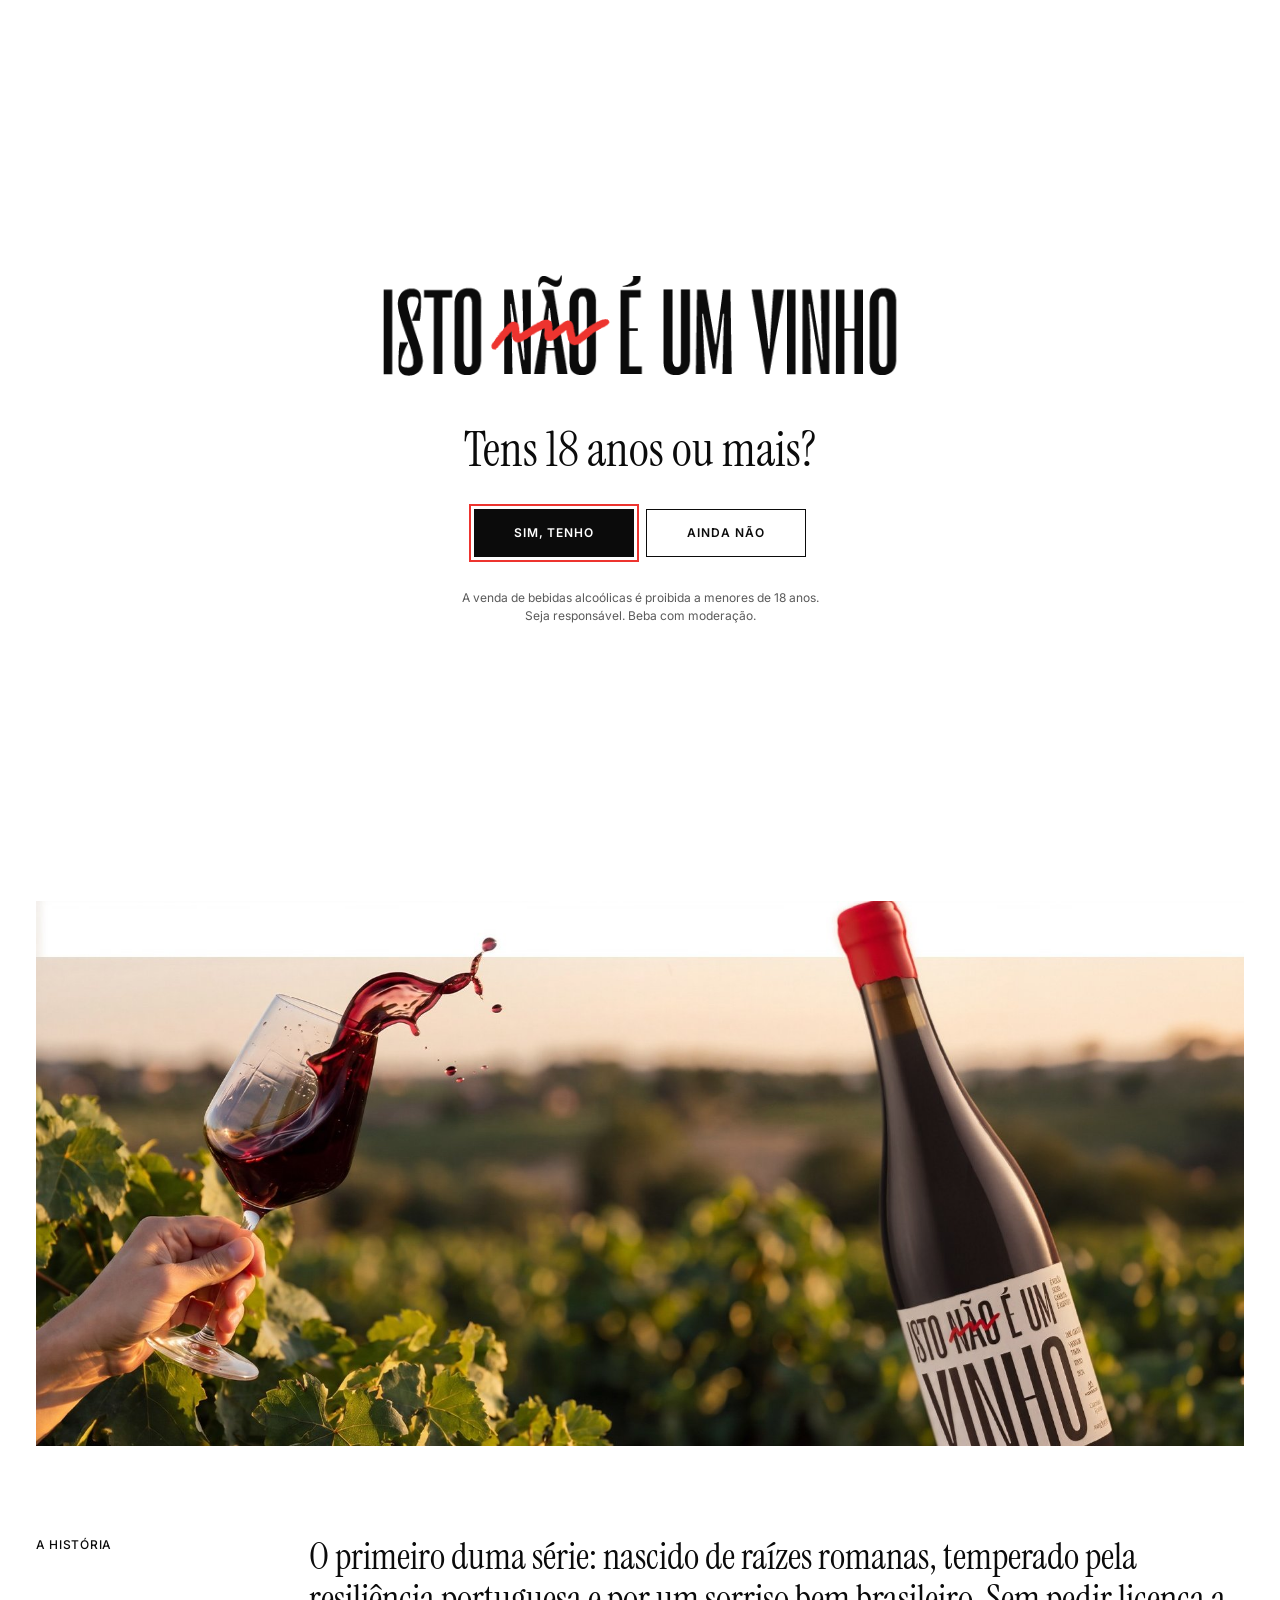
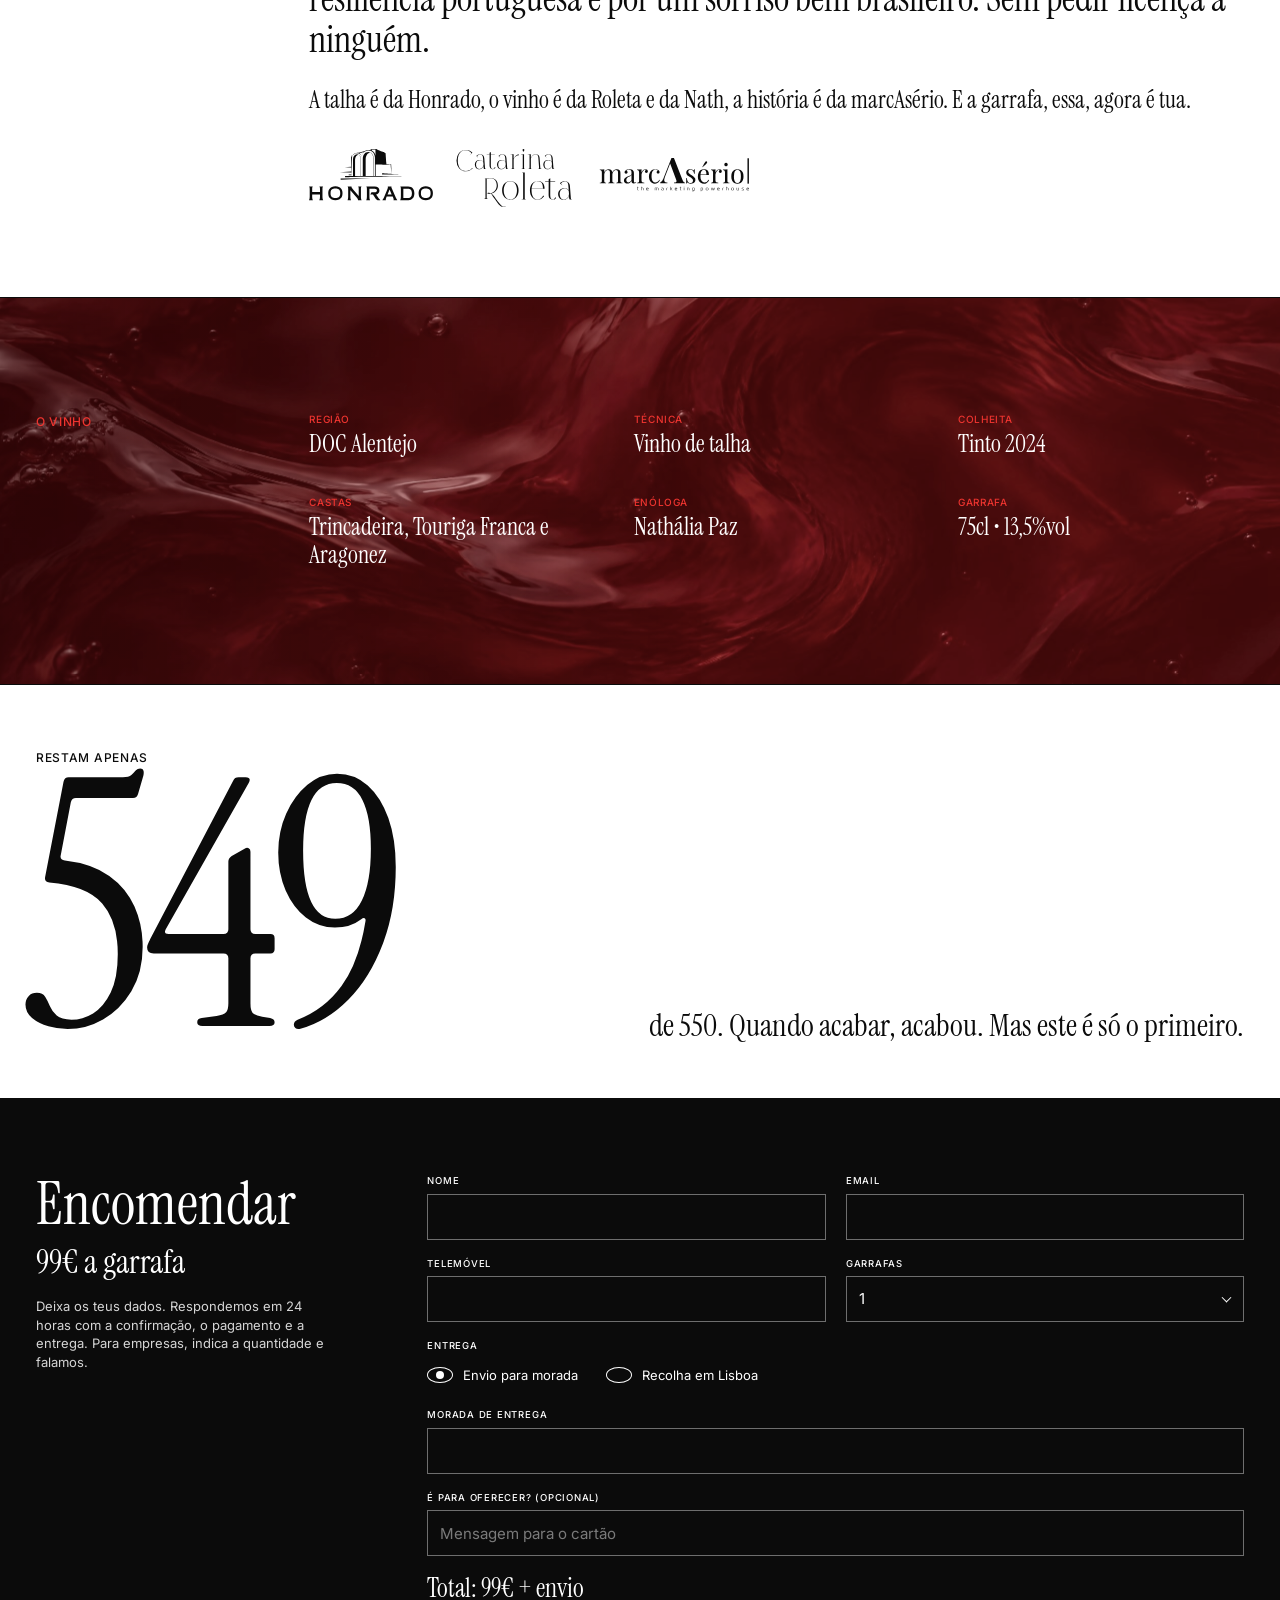
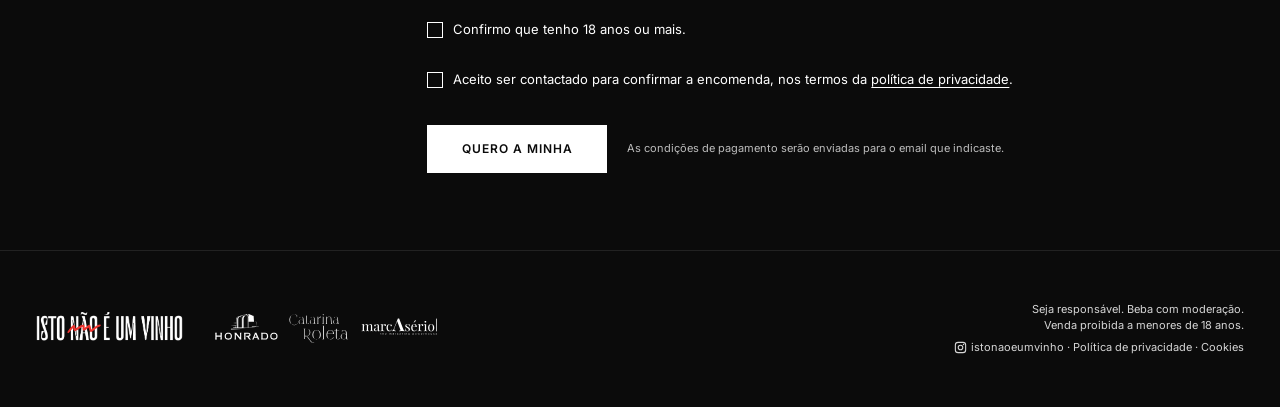
==== commit ba393979: "Fotografia da garrafa e do copo no lugar do retângulo cinzento Co-Authored-By: Claude Opus 5.5 <nore" ====
--- a/index.html
+++ b/index.html
@@ -69,11 +69,10 @@
     </div>
   </section>
 
-  <!-- Fotografia: guarda em assets/img/garrafa.jpg e troca o <div class="foto-vazia"> por
-       <img src="assets/img/garrafa.jpg" alt="Garrafa de Isto não é um Vinho"> -->
+  <!-- Fotografia da garrafa (a faixa branca em cima faz parte da imagem: a garrafa sai do enquadramento) -->
   <div class="wrap">
     <figure class="foto">
-      <div class="foto-vazia" aria-hidden="true"></div>
+      <img src="assets/img/garrafa.jpg?v=__VERSION__" alt="Garrafa de Isto não é um Vinho e um copo de tinto numa vinha, ao fim da tarde" width="1810" height="817" loading="lazy">
     </figure>
   </div>
 
--- a/assets/css/styles.css
+++ b/assets/css/styles.css
@@ -69,8 +69,8 @@
 .hero-note{font:500 10px/1.3 var(--sans);letter-spacing:.04em;text-align:left}
 
 /* Fotografia */
-.foto{background:var(--cinza);aspect-ratio:16/7.2;overflow:hidden}
-.foto img,.foto-vazia{width:100%;height:100%;object-fit:cover}
+.foto{margin:0}
+.foto img{display:block;width:100%;height:auto}
 
 /* Grelha label + conteúdo */
 .grid-label{display:grid;grid-template-columns:minmax(120px,1fr) minmax(0,4fr);gap:24px 40px}
@@ -222,7 +222,6 @@
   .header-in{gap:10px}
   .header-logo img{height:16px}
   .nav{gap:12px;font-size:10px;letter-spacing:.02em}
-  .foto{aspect-ratio:4/5}
   .ficha{grid-template-columns:repeat(2,minmax(0,1fr))}
   .form{grid-template-columns:1fr}
   .contador-row{flex-direction:column;align-items:flex-start}
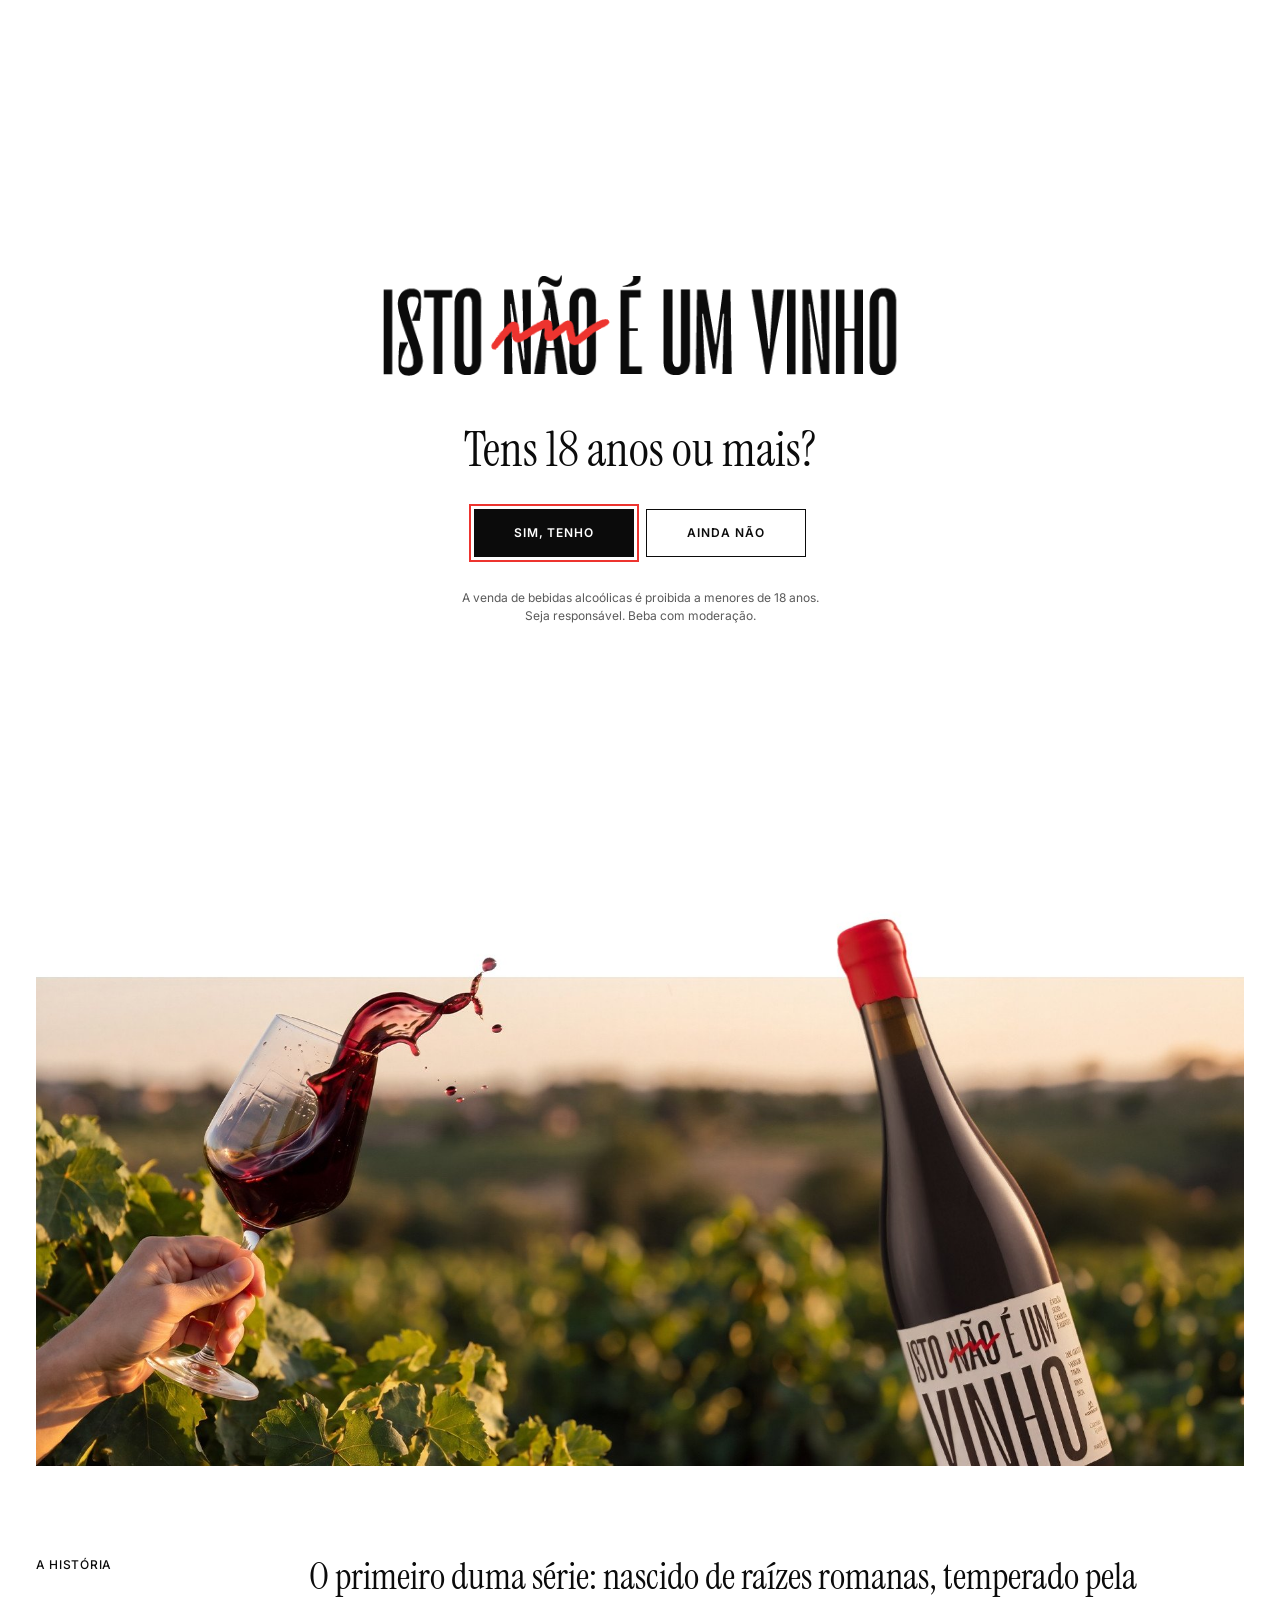
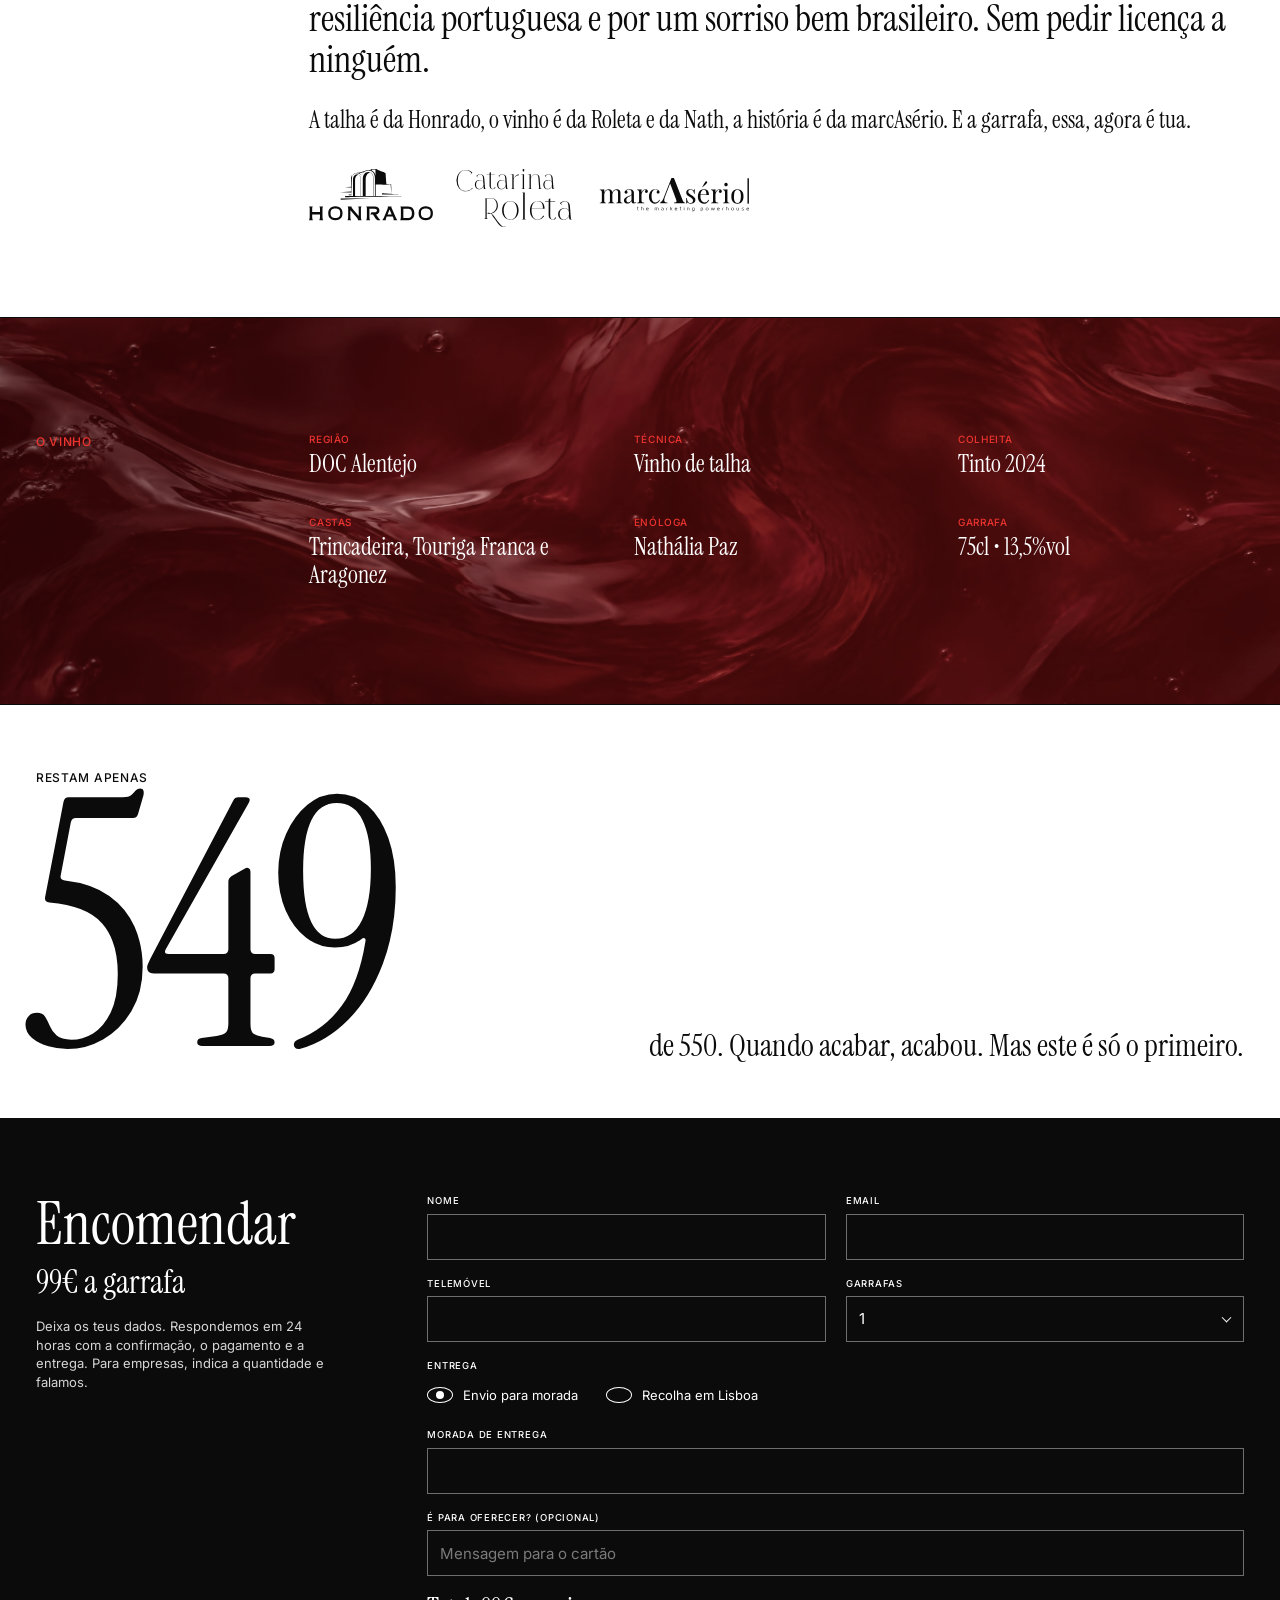
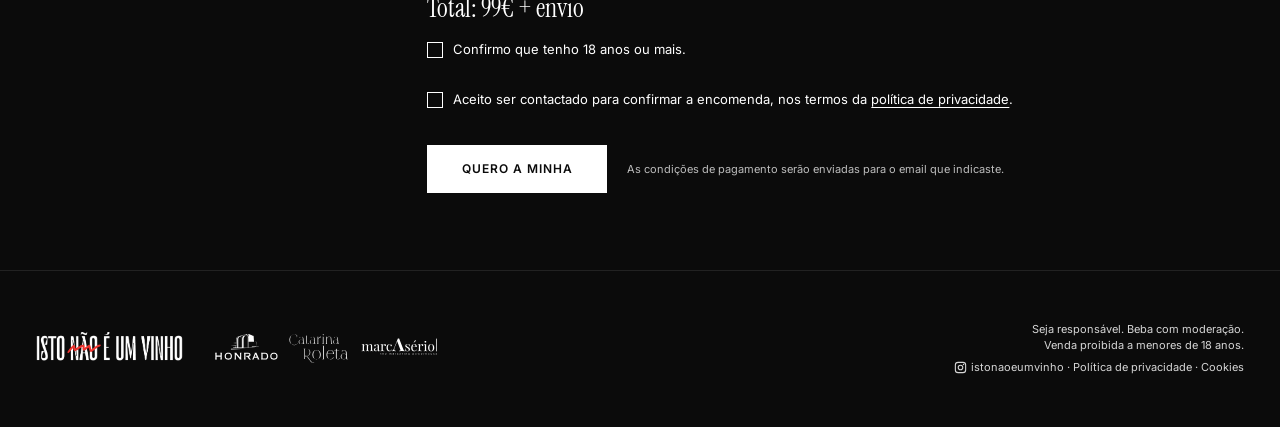
==== commit cfc845a4: "Foto: cápsula da garrafa inteira e faixa de cima em branco puro Co-Authored-By: Claude Opus 5.5 <nor" ====
--- a/index.html
+++ b/index.html
@@ -72,7 +72,7 @@
   <!-- Fotografia da garrafa (a faixa branca em cima faz parte da imagem: a garrafa sai do enquadramento) -->
   <div class="wrap">
     <figure class="foto">
-      <img src="assets/img/garrafa.jpg?v=__VERSION__" alt="Garrafa de Isto não é um Vinho e um copo de tinto numa vinha, ao fim da tarde" width="1810" height="817" loading="lazy">
+      <img src="assets/img/garrafa.jpg?v=__VERSION__" alt="Garrafa de Isto não é um Vinho e um copo de tinto numa vinha, ao fim da tarde" width="1810" height="847" loading="lazy">
     </figure>
   </div>
 
